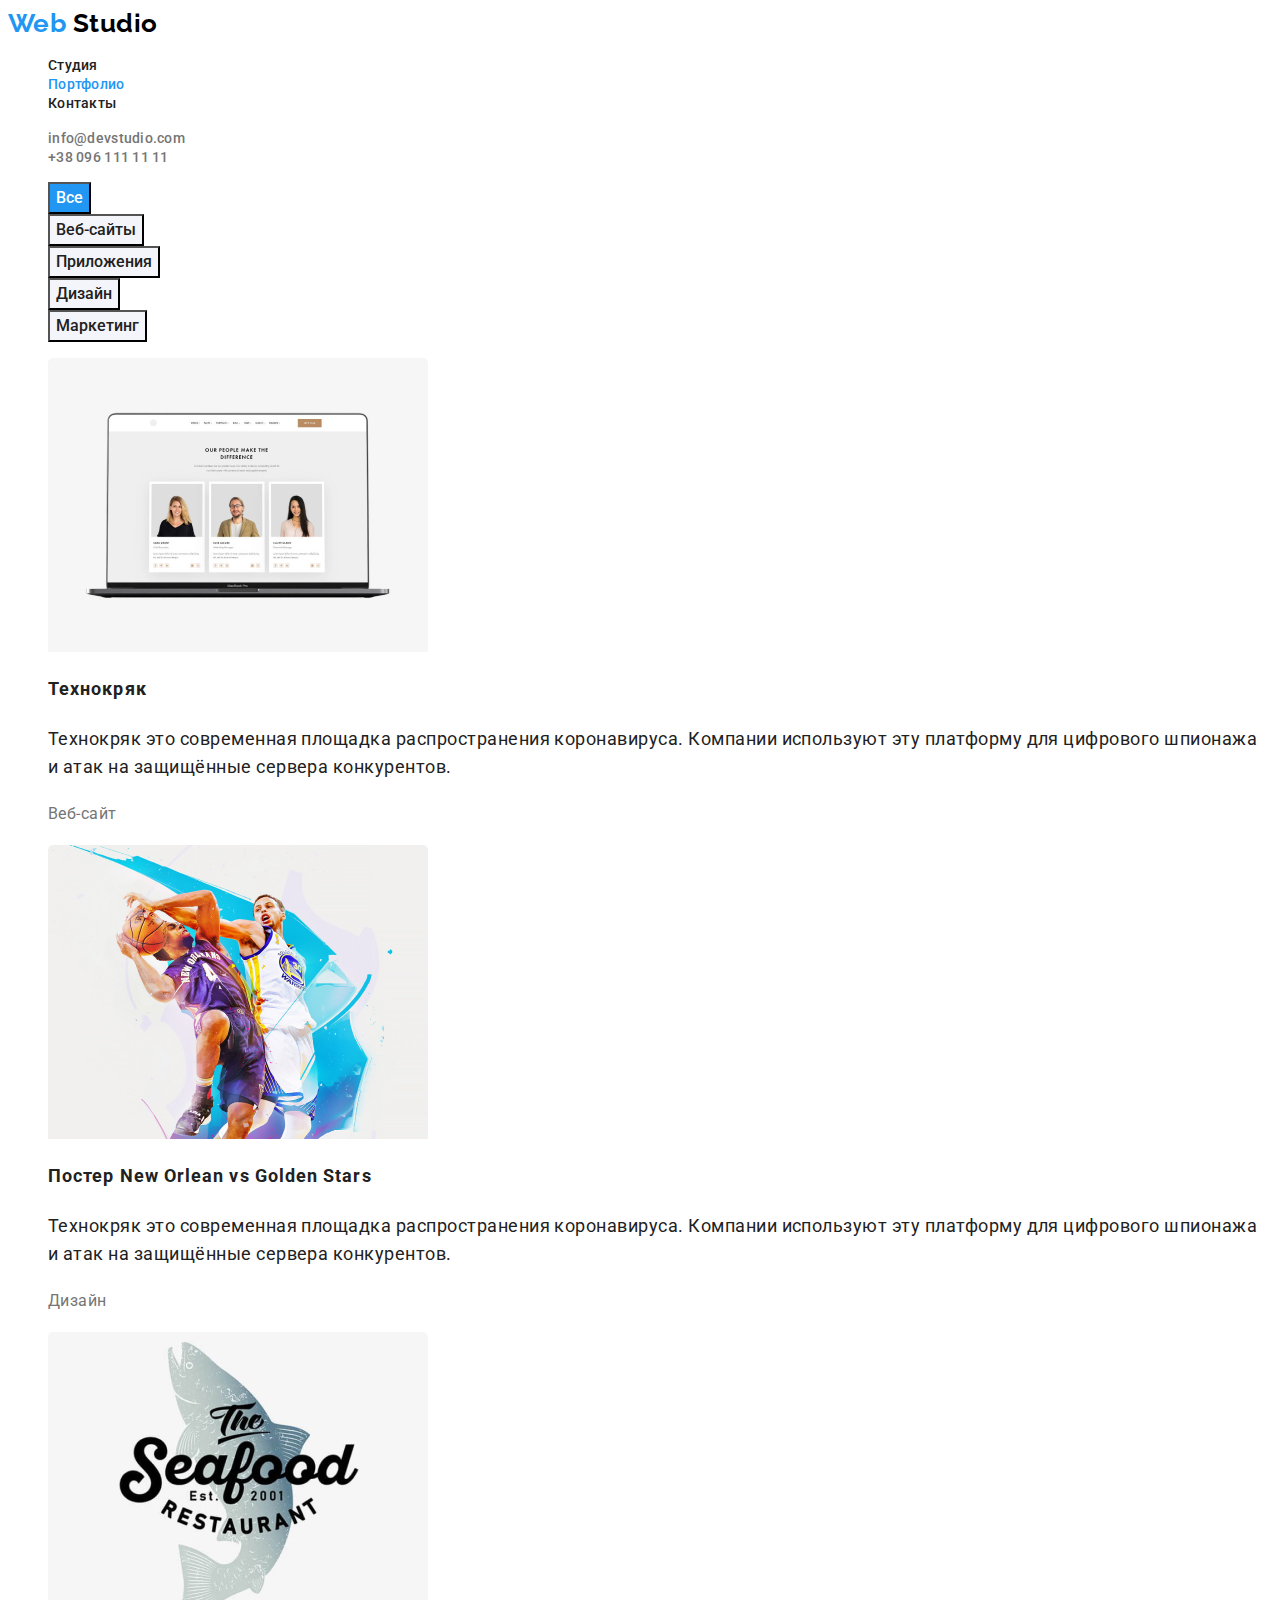
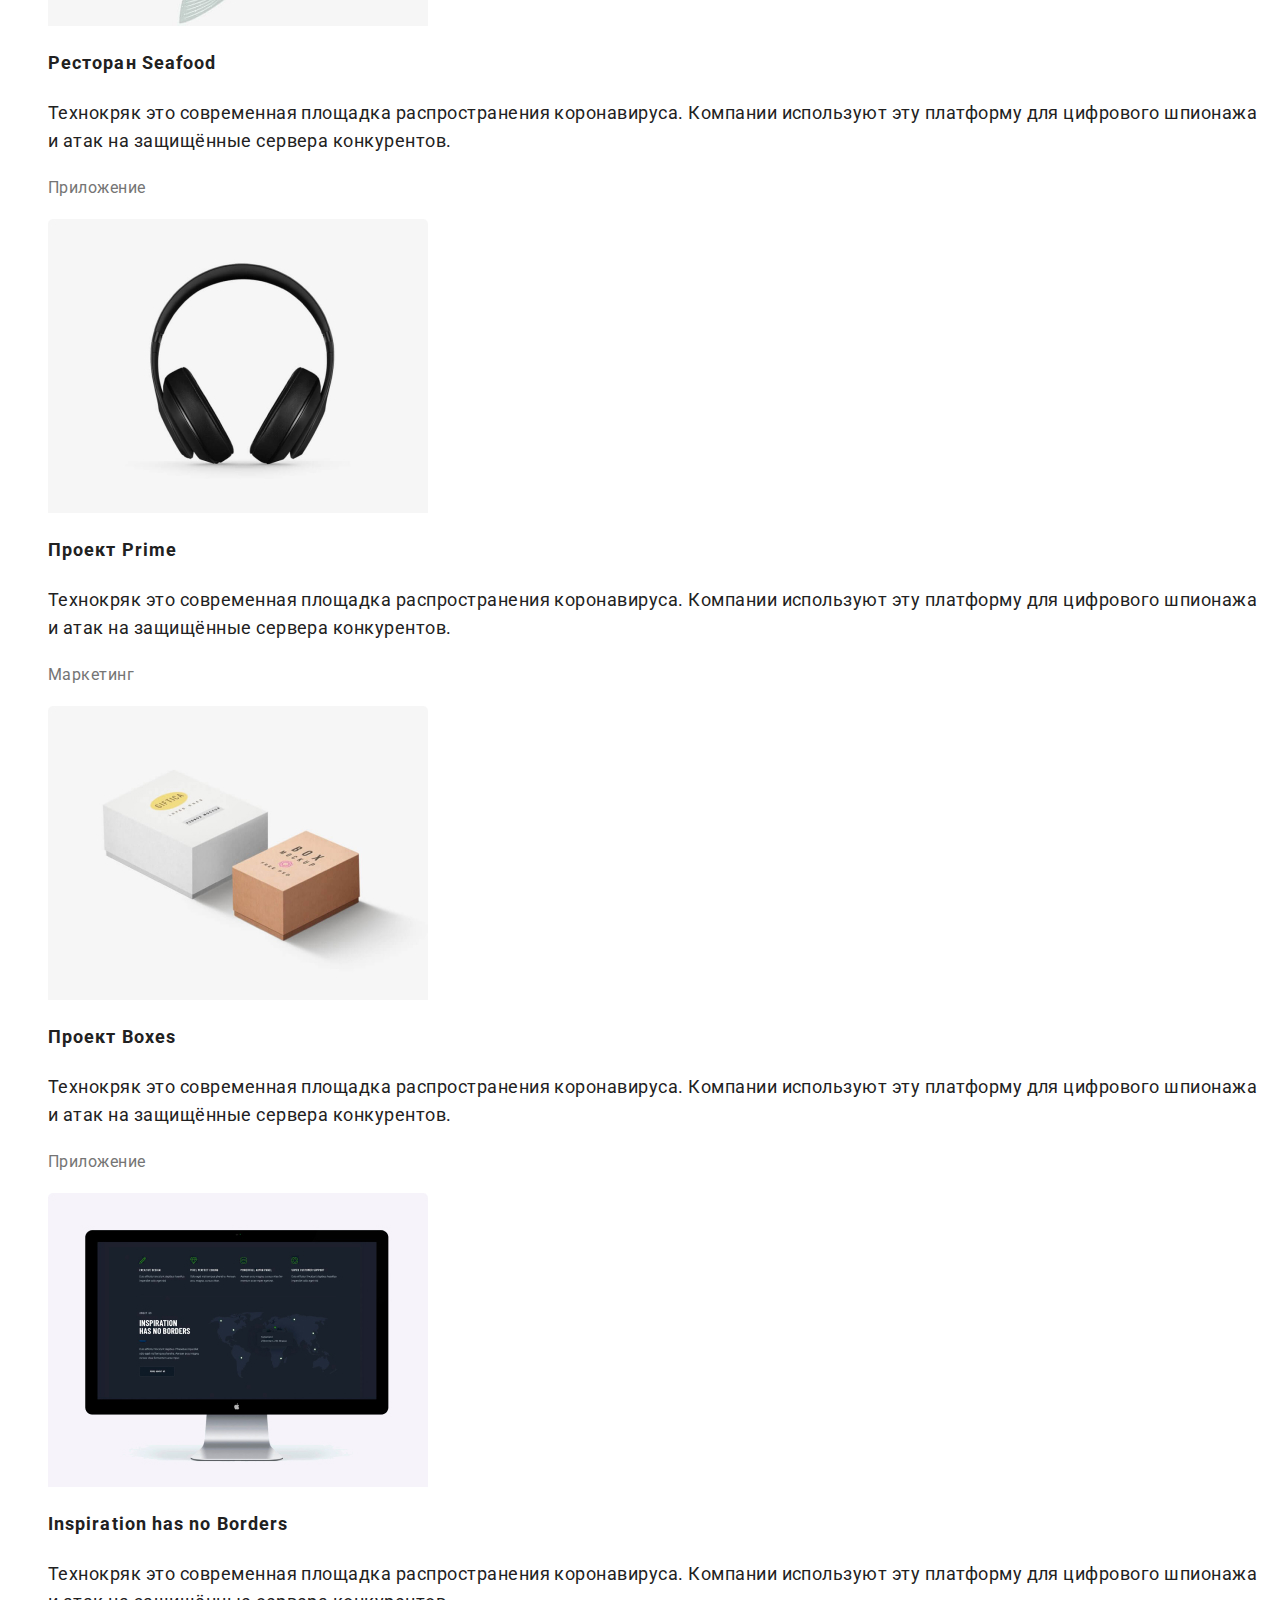
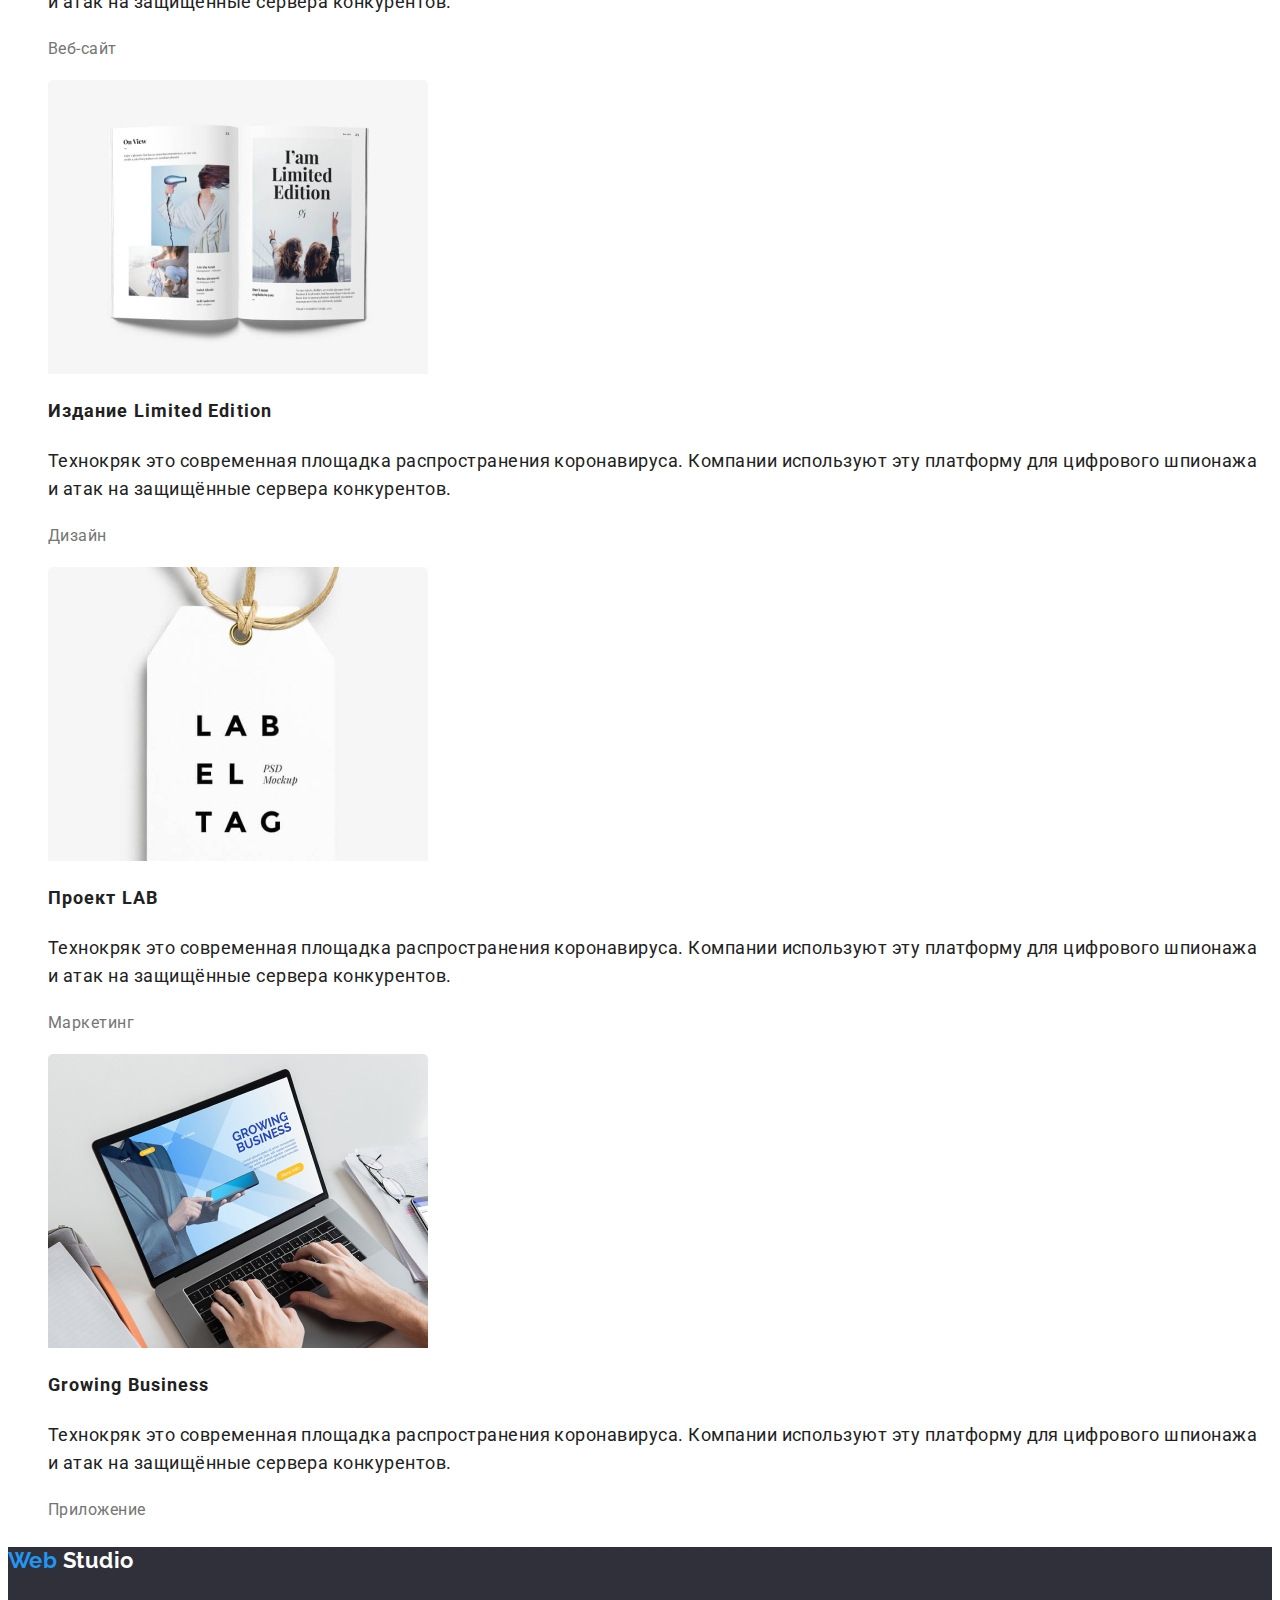
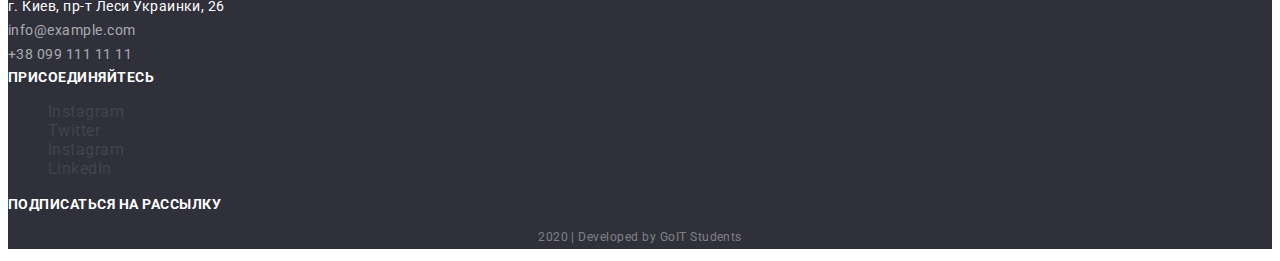
==== portfolio.html @ 4db5a307 "Clone from hw-02" ====
<!DOCTYPE html>
<html lang="ru">
  <head>
    <meta charset="UTF-8" />
    <meta name="viewport" content="width=device-width, initial-scale=1.0" />
    <title>Document-Портфолио</title>
    <link
      href="https://fonts.googleapis.com/css2?family=Raleway:wght@700&family=Roboto:wght@400;500;700;900&display=swap"
      rel="stylesheet"
    />
    <link rel="stylesheet" href="./css/common.css" />
    <link rel="stylesheet" href="./css/portfol.css" />
  </head>
  <body>
    <header>
      <nav>
        <a href="#" class="logo"><span class="web-logo">Web</span> Studio</a>
        <ul class="site-nav">
          <li><a href="./index.html" class="link">Студия</a></li>
          <li><a href="./portfolio.html" class="link current">Портфолио</a></li>
          <li><a href="#" class="link">Контакты</a></li>
        </ul>
      </nav>
      <ul class="auth-nav">
        <li><a href="mailto:info@devstudio.com" class="link">info@devstudio.com</a></li>
        <li><a href="tel:+38096111111" class="link">+38 096 111 11 11</a></li>
      </ul>
    </header>
    <main>
      <!-- Заголовок наши работы-->
      <section class="works">
        <ul>
          <li><button type="button" class="buttonselect active">Все</button></li>
          <li><button type="button" class="buttonselect">Веб-сайты</button></li>
          <li><button type="button" class="buttonselect">Приложения</button></li>
          <li><button type="button" class="buttonselect">Дизайн</button></li>
          <li><button type="button" class="buttonselect">Маркетинг</button></li>
        </ul>
        <ul>
          <li>
            <a href="#">
              <img src="./images/work1.jpg" alt="работы" width="380" height="294" />
              <h2 class="works-title">Технокряк</h2>
              <p class="works-declar">
                Технокряк это современная площадка распространения коронавируса. Компании используют
                эту платформу для цифрового шпионажа и атак на защищённые сервера конкурентов.
              </p>
              <p class="works-type">Веб-сайт</p>
            </a>
          </li>
          <li>
            <a href="#">
              <img src="./images/work2.jpg" alt="работы" width="380" height="294" />
              <h2 class="works-title">Постер New Orlean vs Golden Stars</h2>
              <p class="works-declar">
                Технокряк это современная площадка распространения коронавируса. Компании используют
                эту платформу для цифрового шпионажа и атак на защищённые сервера конкурентов.
              </p>
              <p class="works-type">Дизайн</p>
            </a>
          </li>
          <li>
            <a href="#">
              <img src="./images/work3.jpg" alt="работы" width="380" height="294" />
              <h2 class="works-title">Ресторан Seafood</h2>
              <p class="works-declar">
                Технокряк это современная площадка распространения коронавируса. Компании используют
                эту платформу для цифрового шпионажа и атак на защищённые сервера конкурентов.
              </p>
              <p class="works-type">Приложение</p>
            </a>
          </li>
          <li>
            <a href="#">
              <img src="./images/work4.jpg" alt="работы" width="380" height="294" />
              <h2 class="works-title">Проект Prime</h2>
              <p class="works-declar">
                Технокряк это современная площадка распространения коронавируса. Компании используют
                эту платформу для цифрового шпионажа и атак на защищённые сервера конкурентов.
              </p>
              <p class="works-type">Маркетинг</p>
            </a>
          </li>
          <li>
            <a href="#">
              <img src="./images/work5.jpg" alt="работы" width="380" height="294" />
              <h2 class="works-title">Проект Boxes</h2>
              <p class="works-declar">
                Технокряк это современная площадка распространения коронавируса. Компании используют
                эту платформу для цифрового шпионажа и атак на защищённые сервера конкурентов.
              </p>
              <p class="works-type">Приложение</p>
            </a>
          </li>
          <li>
            <a href="#">
              <img src="./images/work6.jpg" alt="работы" width="380" height="294" />
              <h2 class="works-title">Inspiration has no Borders</h2>
              <p class="works-declar">
                Технокряк это современная площадка распространения коронавируса. Компании используют
                эту платформу для цифрового шпионажа и атак на защищённые сервера конкурентов.
              </p>
              <p class="works-type">Веб-сайт</p>
            </a>
          </li>
          <li>
            <a href="#">
              <img src="./images/work7.jpg" alt="работы" width="380" height="294" />
              <h2 class="works-title">Издание Limited Edition</h2>
              <p class="works-declar">
                Технокряк это современная площадка распространения коронавируса. Компании используют
                эту платформу для цифрового шпионажа и атак на защищённые сервера конкурентов.
              </p>
              <p class="works-type">Дизайн</p>
            </a>
          </li>
          <li>
            <a href="#">
              <img src="./images/work8.jpg" alt="работы" width="380" height="294" />
              <h2 class="works-title">Проект LAB</h2>
              <p class="works-declar">
                Технокряк это современная площадка распространения коронавируса. Компании используют
                эту платформу для цифрового шпионажа и атак на защищённые сервера конкурентов.
              </p>
              <p class="works-type">Маркетинг</p>
            </a>
          </li>
          <li>
            <a href="#">
              <img src="./images/work9.jpg" alt="работы" width="380" height="294" />
              <h2 class="works-title">Growing Business</h2>
              <p class="works-declar">
                Технокряк это современная площадка распространения коронавируса. Компании используют
                эту платформу для цифрового шпионажа и атак на защищённые сервера конкурентов.
              </p>
              <p class="works-type">Приложение</p>
            </a>
          </li>
        </ul>
      </section>
    </main>
    <footer class="underside">
      <div>
        <p class="logo"><span class="web-logo">Web</span> Studio</p>
        <address>
          г. Киев, пр-т Леси Украинки, 26 <br />
          <span class="mailtel">
            info@example.com <br />
            +38 099 111 11 11
          </span>
        </address>
      </div>
      <div>
        <b class="title">ПРИСОЕДИНЯЙТЕСЬ</b>
        <ul>
          <li><a href="#" class="link" aria-label="Ссылка на Instagram">Instagram</a></li>
          <li><a href="#" class="link" aria-label="Ссылка на Twitter">Twitter</a></li>
          <li><a href="#" class="link" aria-label="Ссылка на Instagram">Instagram</a></li>
          <li><a href="#" class="link" aria-label="Ссылка на LinkedIn">LinkedIn</a></li>
        </ul>
      </div>
      <div><b class="title">ПОДПИСАТЬСЯ НА РАССЫЛКУ</b></div>
      <p class="copyright">2020 | Developed by GoIT Students</p>
    </footer>
  </body>
</html>
---- css/common.css ----
/*цвет  основного текста #757575 */
/* цвет вторичного текста #212121 */
/*цвет акцента #2196F3 */

:root {
  --primary-text-color: #757575;
  --second-text-color: #212121;
  --accent-color: #2196f3;
}

body {
  background-color: #ffffff;
  color: var(--primary-text-color);

  font-family: Roboto, sans-serif;
  letter-spacing: 0.03em;
}
li {
  list-style: none;
}
a {
  text-decoration: none;
}
/* Logo */
.logo {
  color: #000000;
  font-family: Raleway, sans-serif;
  font-weight: 700;
  font-size: 26px;
  line-height: 1.2;
}
.web-logo {
  color: var(--accent-color);
}
/* Navigation */
.site-nav .link {
  color: var(--second-text-color);
  font-weight: 500;
  font-size: 14px;
  line-height: 1.14;
  letter-spacing: 0.02em;
}
.site-nav .link:hover,
.site-nav .link:focus {
  color: var(--accent-color);
}
.site-nav .link.current {
  color: var(--accent-color);
}

/* Authentific*/
.auth-nav .link {
  color: var(--primary-text-color);
  font-weight: 500;
  font-size: 14px;
  line-height: 1.14;
  letter-spacing: 0.02em;
}
.auth-nav .link:hover,
.auth-nav .link:focus {
  color: var(--accent-color);
}

/* footer address */
.underside {
  background-color: #2f303a;
  color: #ffffff;
}
/* Logo */
.underside .logo {
  font-size: 22px;
  color: #ffffff;
}
.underside address {
  font-style: normal;
  font-weight: 400;
  font-size: 14px;
  line-height: 1.7;
}
.underside .link {
  color: rgba(255, 255, 255, 0.1);
}
.underside .link:hover,
.underside .link:focus {
  color: var(--accent-color);
}
.underside .mailtel {
  color: rgba(255, 255, 255, 0.6);
}
.underside .title {
  font-style: normal;
  font-weight: 700;
  font-size: 14px;
  line-height: 1.14;
  text-transform: uppercase;
}
.underside .copyright {
  color: rgba(255, 255, 255, 0.4);
  font-weight: 400;
  font-size: 12px;
  line-height: 2;
  text-align: center;
}
/* button */
.button {
  color: #ffffff;
  background-color: var(--accent-color);
  font-weight: 700;
  font-size: 16px;
  line-height: 1.87;
  letter-spacing: 0.06em;
}
---- css/portfol.css ----
/* Button filter */
button {
  font-family: inherit;
  font-weight: 500;
  font-size: 16px;
  line-height: 1.62;
  text-align: center;
}
.buttonselect {
  color: var(--second-text-color);
  background-color: #f4f5fa;
}
.buttonselect.active,
.buttonselect:hover {
  color: #ffffff;
  background-color: var(--accent-color);
}
/* Our works */
.works-title {
  color: var(--second-text-color);
  font-weight: 700;
  font-size: 18px;
  line-height: 2;
  letter-spacing: 0.06em;
}
.works-declar {
  color: var(--second-text-color);
  font-weight: 400;
  font-size: 18px;
  line-height: 1.56;
}
.works-type {
  color: var(--primary-text-color);
  font-weight: 400;
  font-size: 16px;
  line-height: 1.87;
}
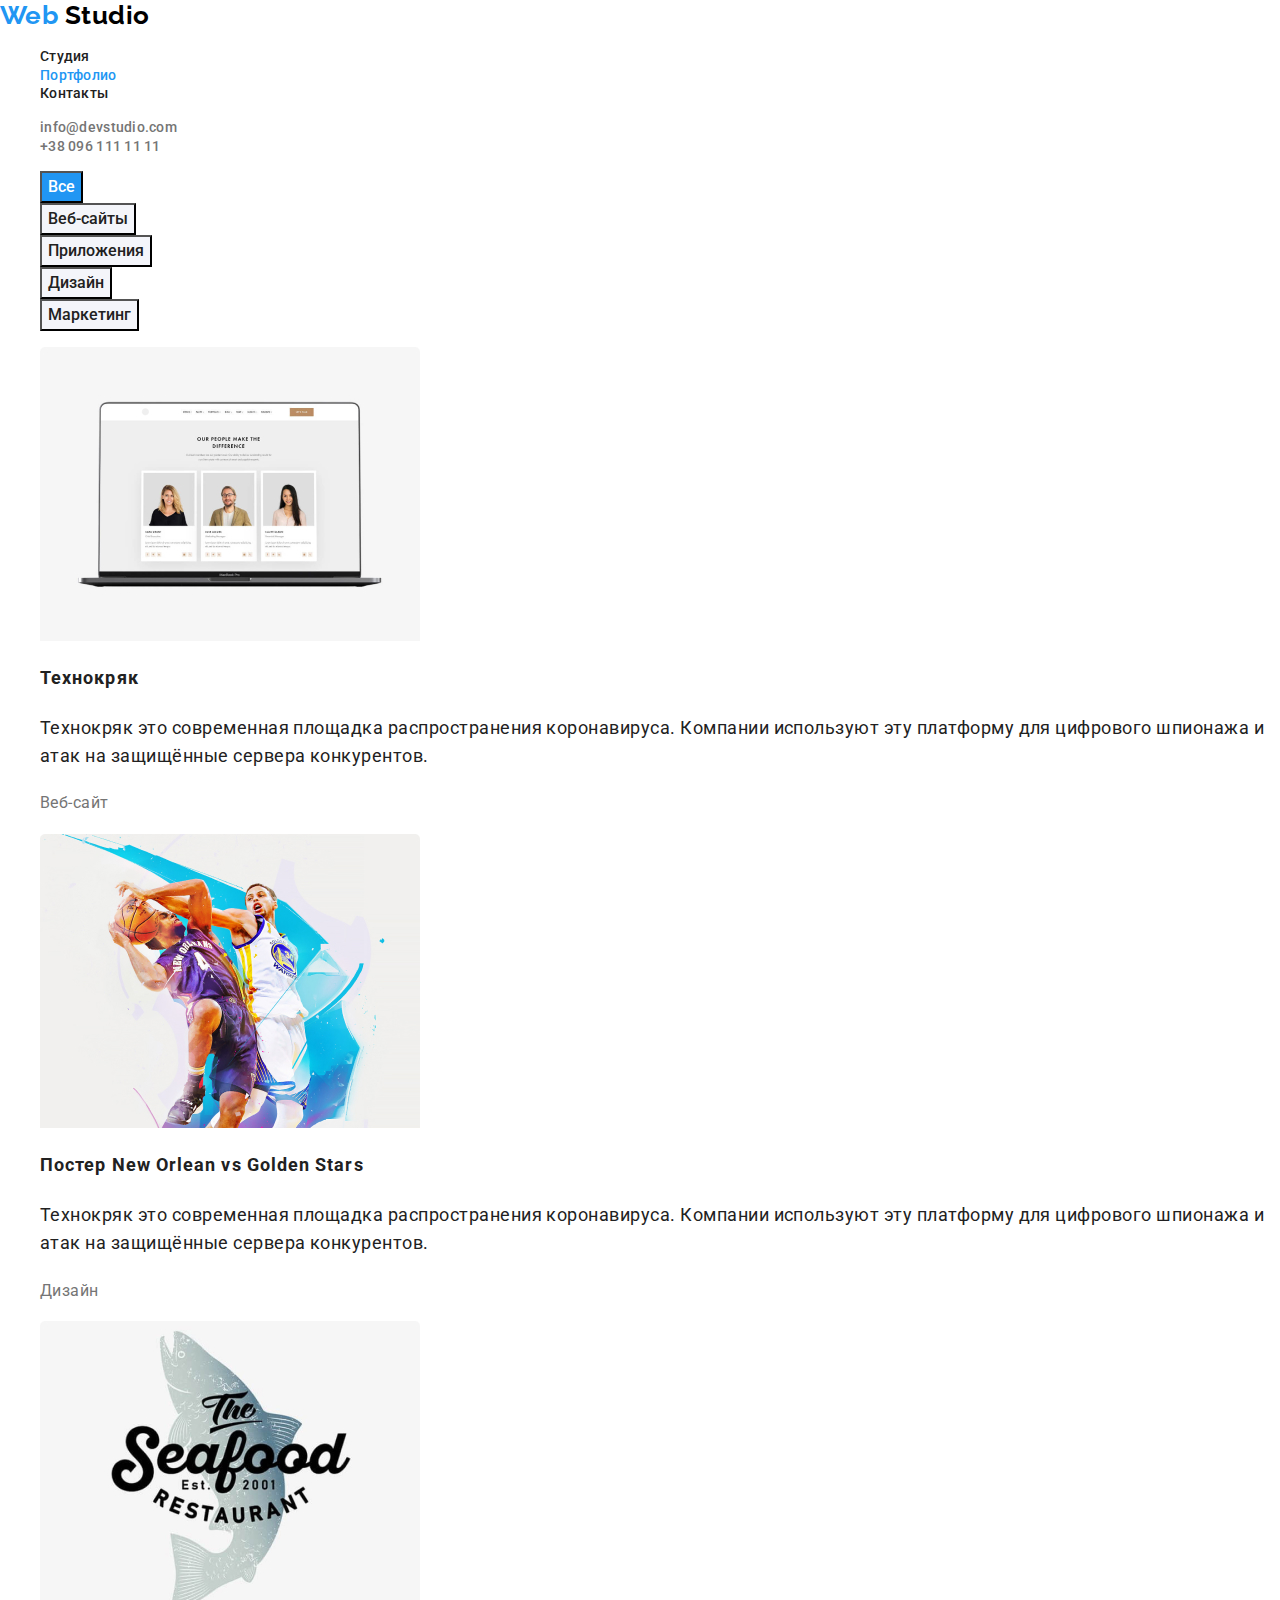
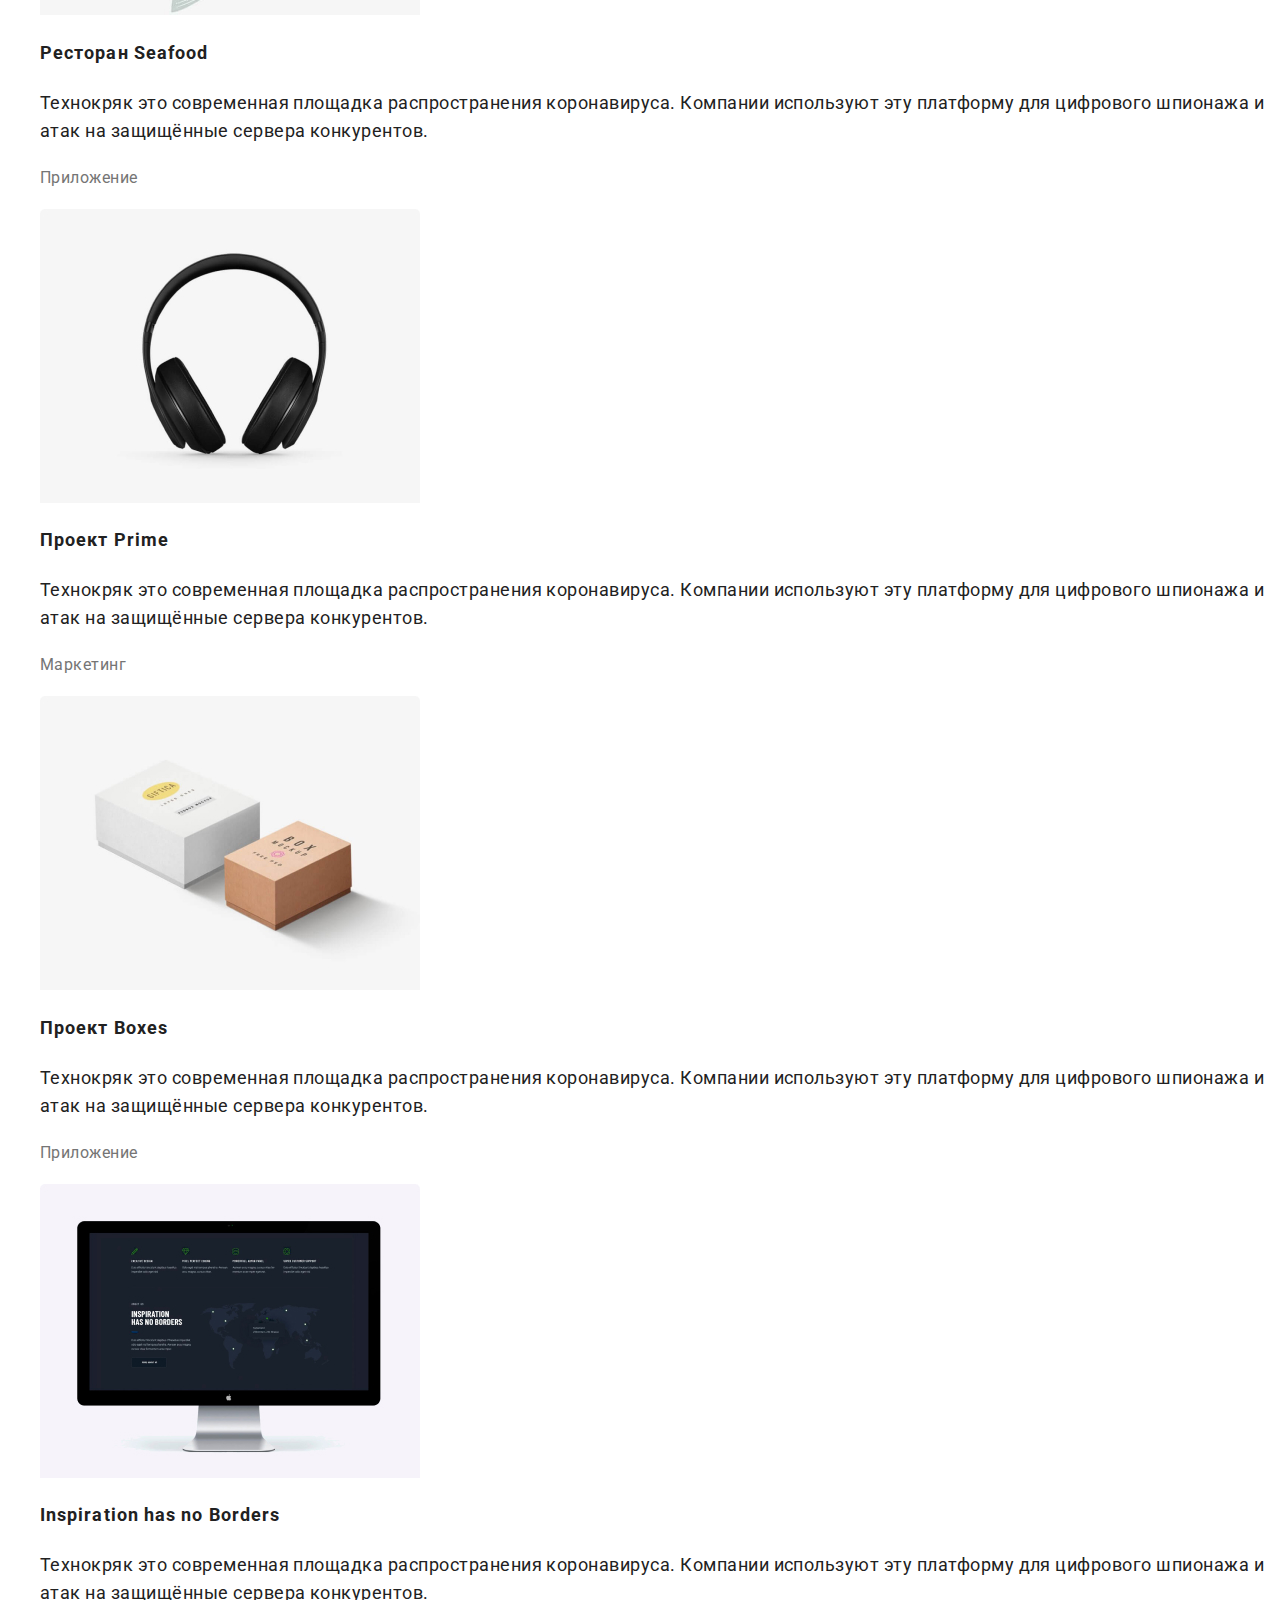
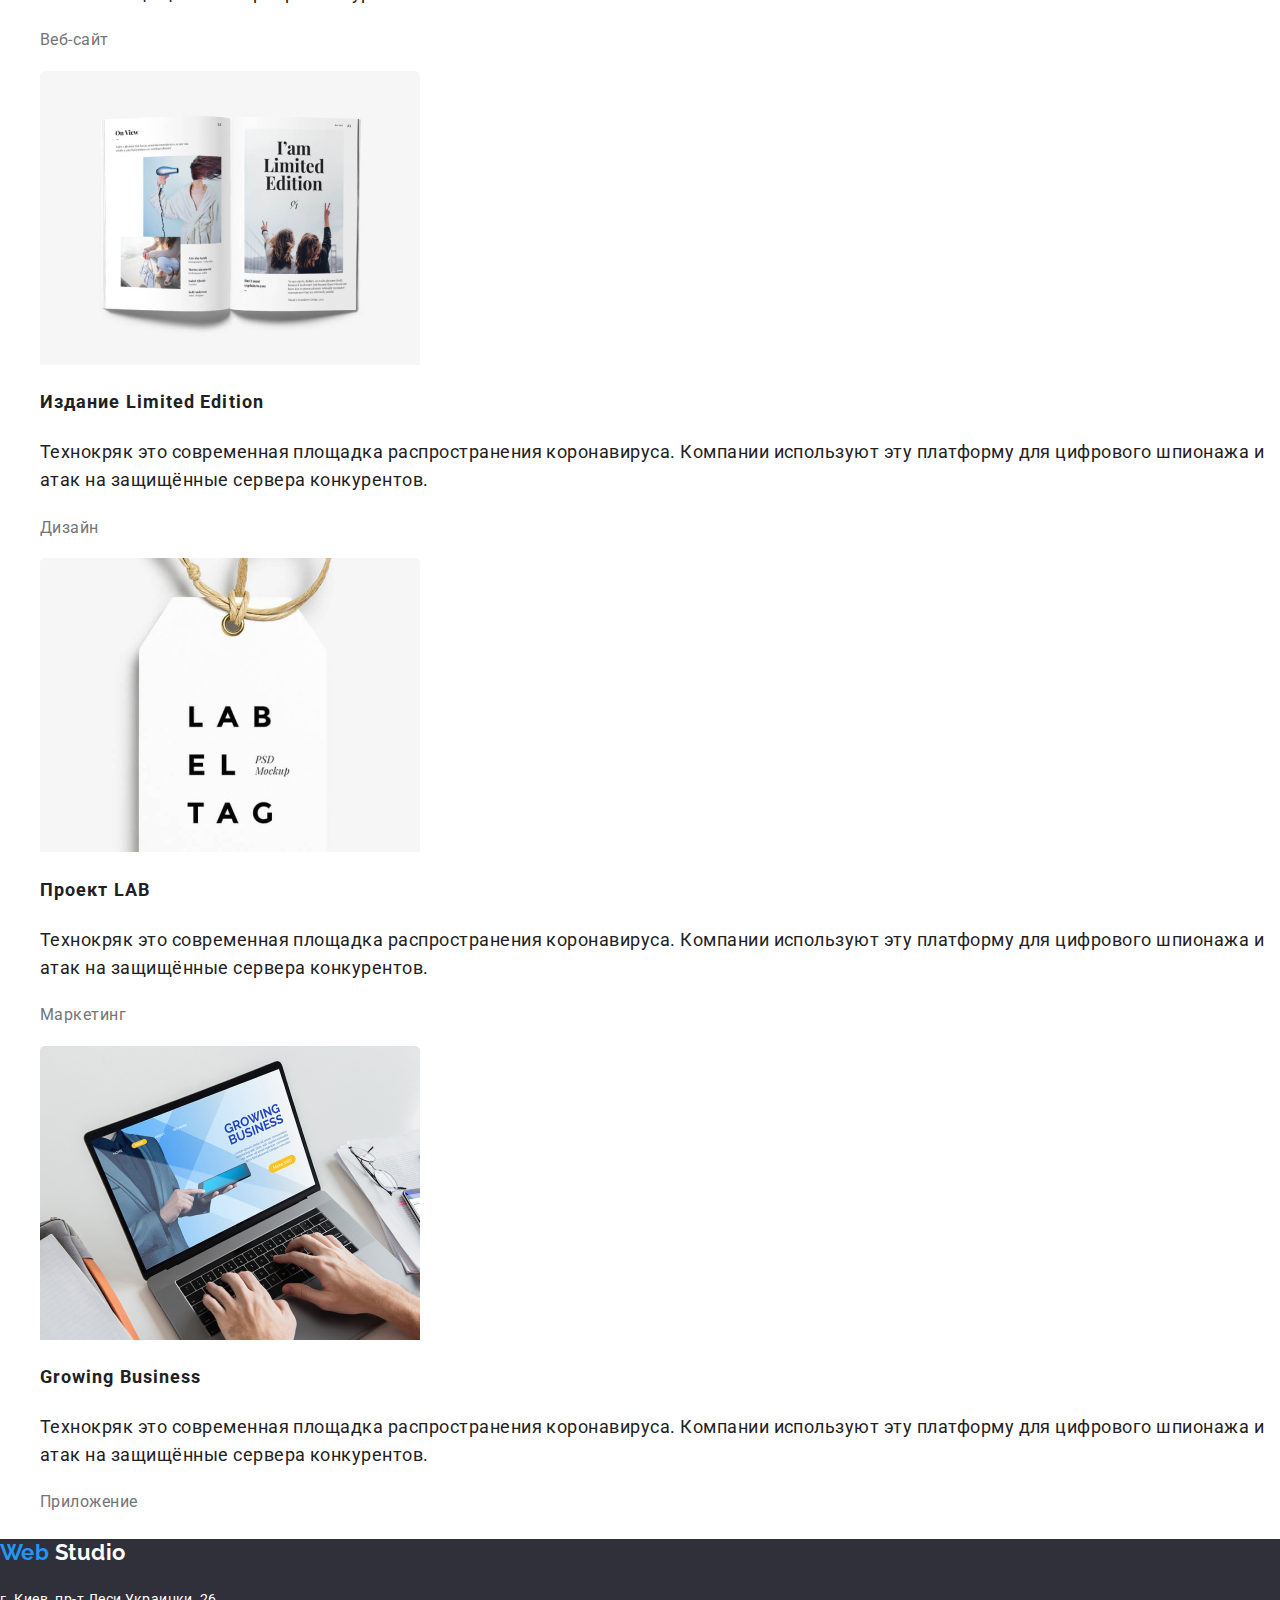
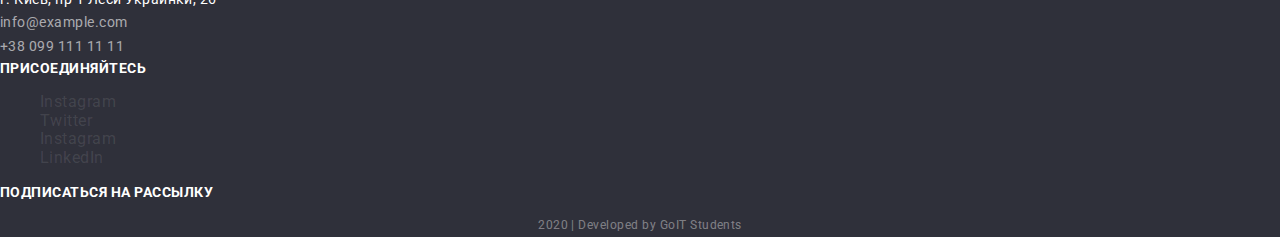
==== commit 02abe986: "Добавил Normalizer" ====
--- a/portfolio.html
+++ b/portfolio.html
@@ -8,6 +8,7 @@
       href="https://fonts.googleapis.com/css2?family=Raleway:wght@700&family=Roboto:wght@400;500;700;900&display=swap"
       rel="stylesheet"
     />
+    <link rel="stylesheet" href="https://cdnjs.cloudflare.com/ajax/libs/modern-normalize/0.6.0/modern-normalize.min.css">
     <link rel="stylesheet" href="./css/common.css" />
     <link rel="stylesheet" href="./css/portfol.css" />
   </head>
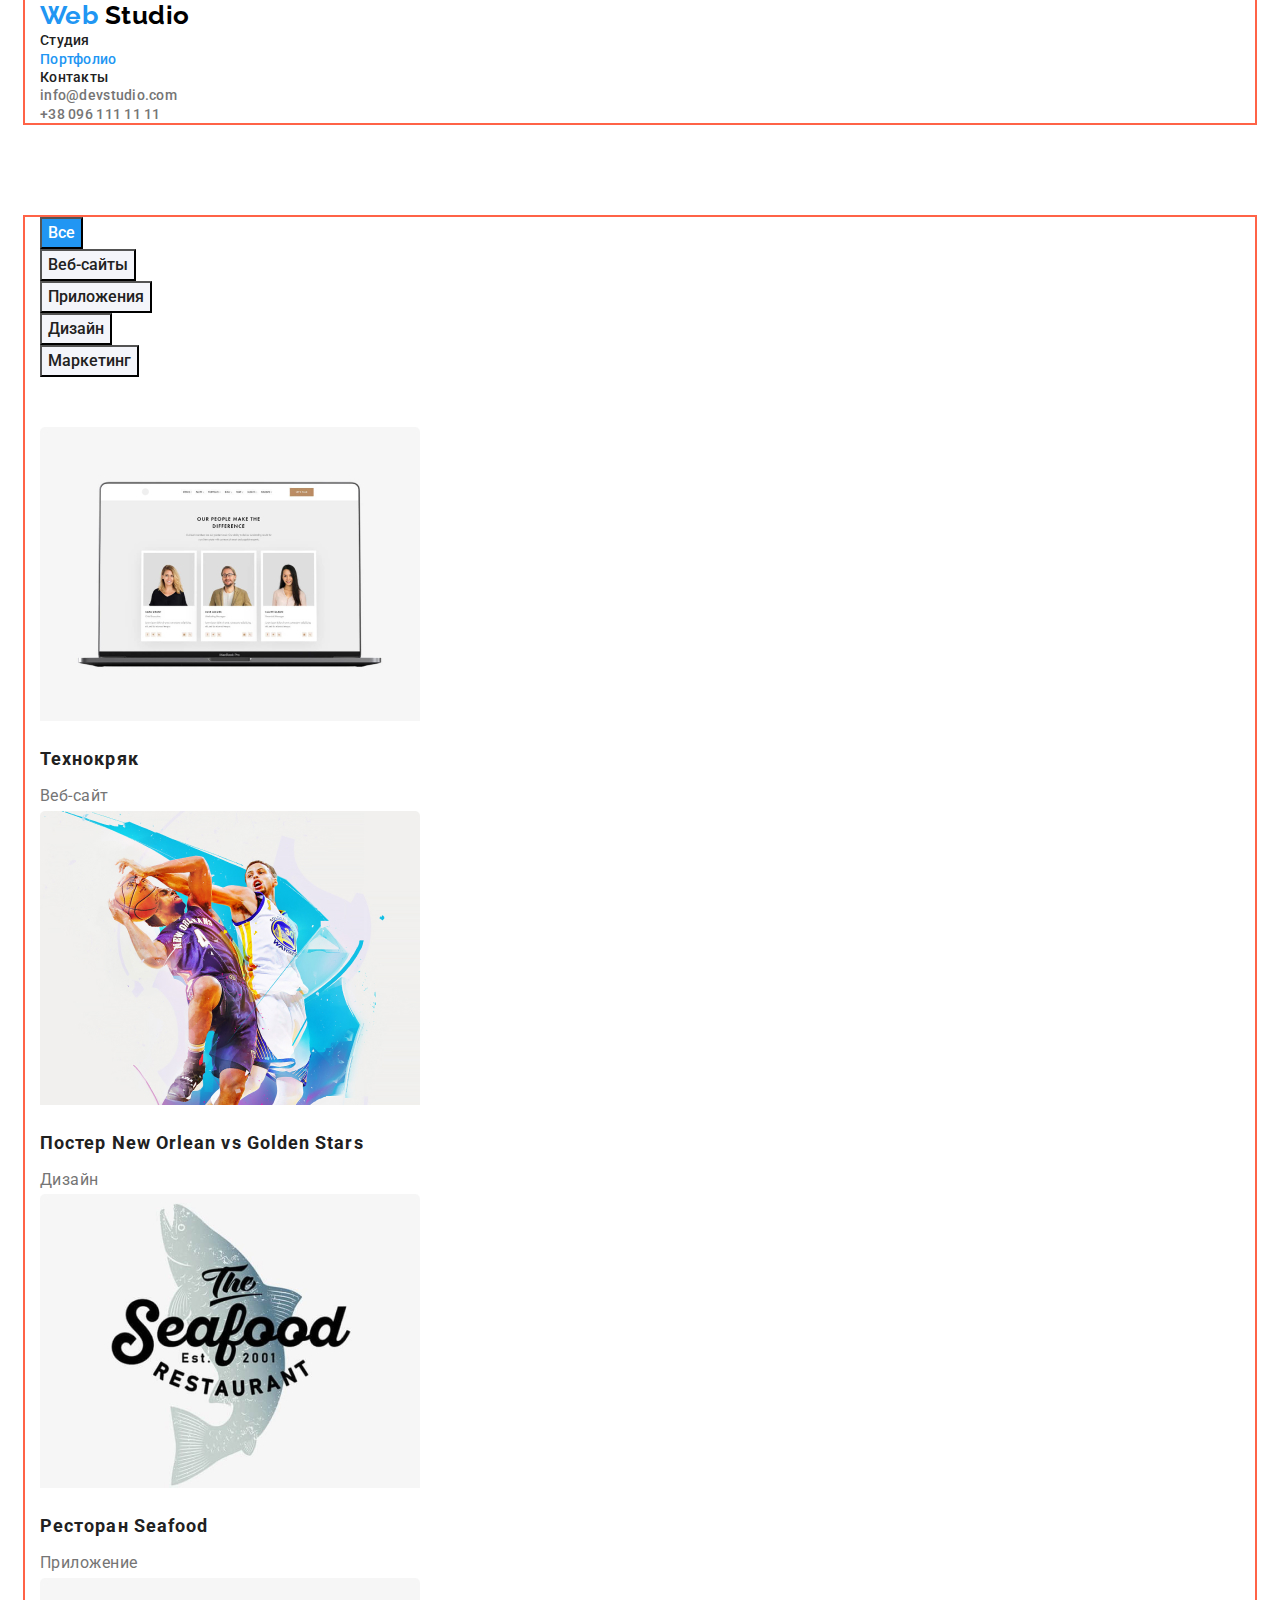
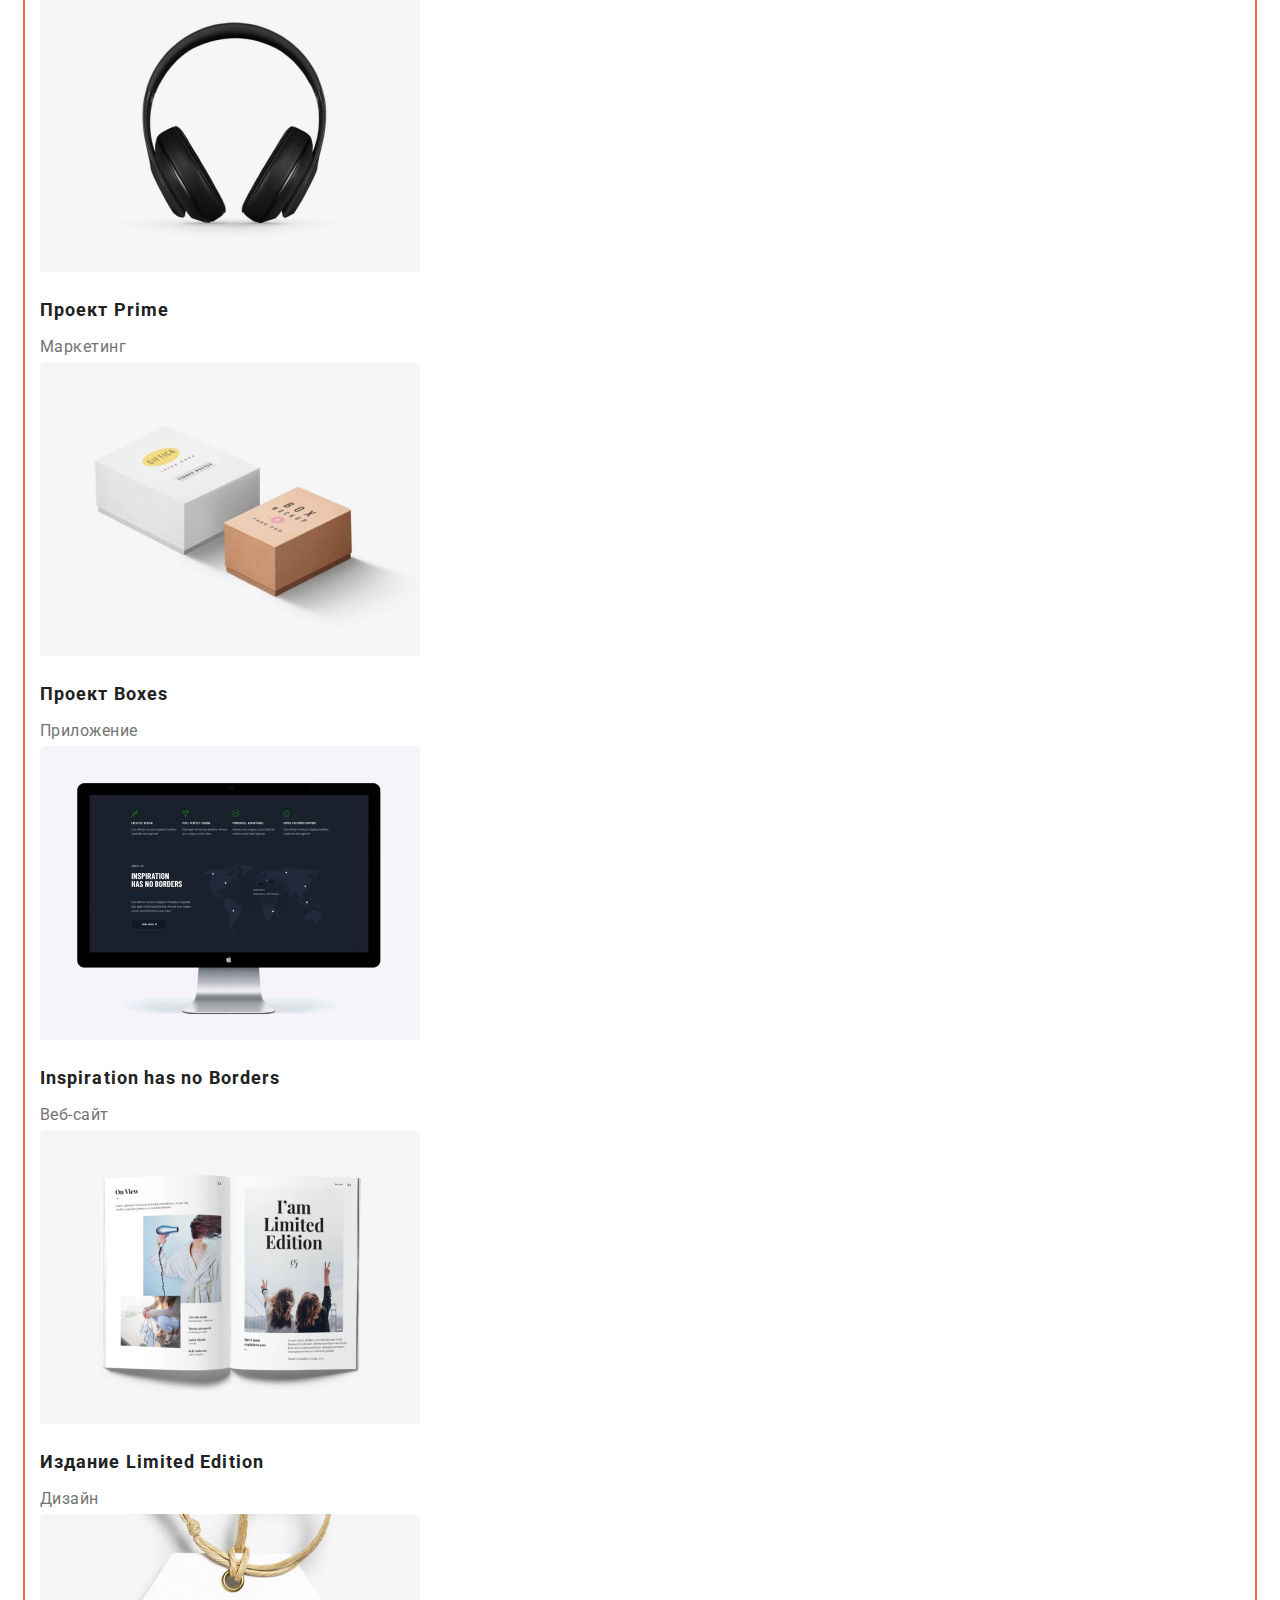
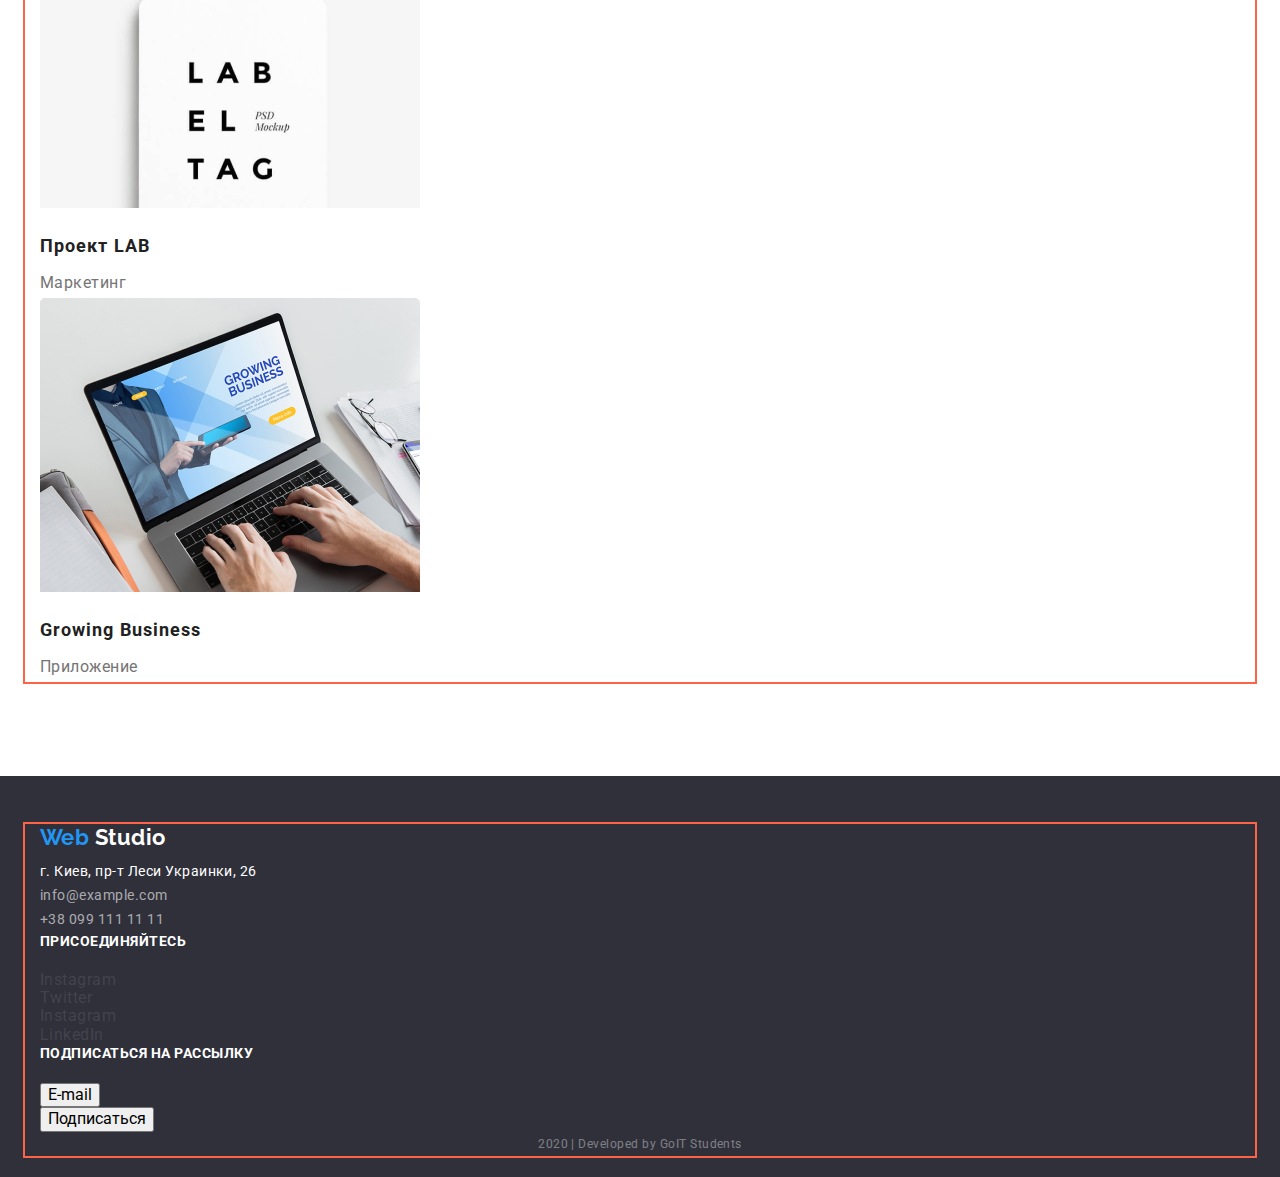
==== commit 63693656: "Доработка 5 лекции" ====
--- a/portfolio.html
+++ b/portfolio.html
@@ -8,160 +8,238 @@
       href="https://fonts.googleapis.com/css2?family=Raleway:wght@700&family=Roboto:wght@400;500;700;900&display=swap"
       rel="stylesheet"
     />
-    <link rel="stylesheet" href="https://cdnjs.cloudflare.com/ajax/libs/modern-normalize/0.6.0/modern-normalize.min.css">
+    <link
+      rel="stylesheet"
+      href="https://cdnjs.cloudflare.com/ajax/libs/modern-normalize/0.6.0/modern-normalize.min.css"
+    />
     <link rel="stylesheet" href="./css/common.css" />
     <link rel="stylesheet" href="./css/portfol.css" />
   </head>
   <body>
     <header>
-      <nav>
-        <a href="#" class="logo"><span class="web-logo">Web</span> Studio</a>
-        <ul class="site-nav">
-          <li><a href="./index.html" class="link">Студия</a></li>
-          <li><a href="./portfolio.html" class="link current">Портфолио</a></li>
-          <li><a href="#" class="link">Контакты</a></li>
+      <div class="container">
+        <nav>
+          <a href="#" class="logo"><span class="web-logo">Web</span> Studio</a>
+          <ul class="site-nav">
+            <li><a href="./index.html" class="link">Студия</a></li>
+            <li><a href="./portfolio.html" class="link current">Портфолио</a></li>
+            <li><a href="#" class="link">Контакты</a></li>
+          </ul>
+        </nav>
+        <ul class="auth-nav">
+          <li><a href="mailto:info@devstudio.com" class="link">info@devstudio.com</a></li>
+          <li><a href="tel:+38096111111" class="link">+38 096 111 11 11</a></li>
         </ul>
-      </nav>
-      <ul class="auth-nav">
-        <li><a href="mailto:info@devstudio.com" class="link">info@devstudio.com</a></li>
-        <li><a href="tel:+38096111111" class="link">+38 096 111 11 11</a></li>
-      </ul>
+      </div>
     </header>
     <main>
       <!-- Заголовок наши работы-->
-      <section class="works">
-        <ul>
-          <li><button type="button" class="buttonselect active">Все</button></li>
-          <li><button type="button" class="buttonselect">Веб-сайты</button></li>
-          <li><button type="button" class="buttonselect">Приложения</button></li>
-          <li><button type="button" class="buttonselect">Дизайн</button></li>
-          <li><button type="button" class="buttonselect">Маркетинг</button></li>
-        </ul>
-        <ul>
-          <li>
-            <a href="#">
-              <img src="./images/work1.jpg" alt="работы" width="380" height="294" />
-              <h2 class="works-title">Технокряк</h2>
-              <p class="works-declar">
-                Технокряк это современная площадка распространения коронавируса. Компании используют
-                эту платформу для цифрового шпионажа и атак на защищённые сервера конкурентов.
-              </p>
-              <p class="works-type">Веб-сайт</p>
-            </a>
-          </li>
-          <li>
-            <a href="#">
-              <img src="./images/work2.jpg" alt="работы" width="380" height="294" />
-              <h2 class="works-title">Постер New Orlean vs Golden Stars</h2>
-              <p class="works-declar">
-                Технокряк это современная площадка распространения коронавируса. Компании используют
-                эту платформу для цифрового шпионажа и атак на защищённые сервера конкурентов.
-              </p>
-              <p class="works-type">Дизайн</p>
-            </a>
-          </li>
-          <li>
-            <a href="#">
-              <img src="./images/work3.jpg" alt="работы" width="380" height="294" />
-              <h2 class="works-title">Ресторан Seafood</h2>
-              <p class="works-declar">
-                Технокряк это современная площадка распространения коронавируса. Компании используют
-                эту платформу для цифрового шпионажа и атак на защищённые сервера конкурентов.
-              </p>
-              <p class="works-type">Приложение</p>
-            </a>
-          </li>
-          <li>
-            <a href="#">
-              <img src="./images/work4.jpg" alt="работы" width="380" height="294" />
-              <h2 class="works-title">Проект Prime</h2>
-              <p class="works-declar">
-                Технокряк это современная площадка распространения коронавируса. Компании используют
-                эту платформу для цифрового шпионажа и атак на защищённые сервера конкурентов.
-              </p>
-              <p class="works-type">Маркетинг</p>
-            </a>
-          </li>
-          <li>
-            <a href="#">
-              <img src="./images/work5.jpg" alt="работы" width="380" height="294" />
-              <h2 class="works-title">Проект Boxes</h2>
-              <p class="works-declar">
-                Технокряк это современная площадка распространения коронавируса. Компании используют
-                эту платформу для цифрового шпионажа и атак на защищённые сервера конкурентов.
-              </p>
-              <p class="works-type">Приложение</p>
-            </a>
-          </li>
-          <li>
-            <a href="#">
-              <img src="./images/work6.jpg" alt="работы" width="380" height="294" />
-              <h2 class="works-title">Inspiration has no Borders</h2>
-              <p class="works-declar">
-                Технокряк это современная площадка распространения коронавируса. Компании используют
-                эту платформу для цифрового шпионажа и атак на защищённые сервера конкурентов.
-              </p>
-              <p class="works-type">Веб-сайт</p>
-            </a>
-          </li>
-          <li>
-            <a href="#">
-              <img src="./images/work7.jpg" alt="работы" width="380" height="294" />
-              <h2 class="works-title">Издание Limited Edition</h2>
-              <p class="works-declar">
-                Технокряк это современная площадка распространения коронавируса. Компании используют
-                эту платформу для цифрового шпионажа и атак на защищённые сервера конкурентов.
-              </p>
-              <p class="works-type">Дизайн</p>
-            </a>
-          </li>
-          <li>
-            <a href="#">
-              <img src="./images/work8.jpg" alt="работы" width="380" height="294" />
-              <h2 class="works-title">Проект LAB</h2>
-              <p class="works-declar">
-                Технокряк это современная площадка распространения коронавируса. Компании используют
-                эту платформу для цифрового шпионажа и атак на защищённые сервера конкурентов.
-              </p>
-              <p class="works-type">Маркетинг</p>
-            </a>
-          </li>
-          <li>
-            <a href="#">
-              <img src="./images/work9.jpg" alt="работы" width="380" height="294" />
-              <h2 class="works-title">Growing Business</h2>
-              <p class="works-declar">
-                Технокряк это современная площадка распространения коронавируса. Компании используют
-                эту платформу для цифрового шпионажа и атак на защищённые сервера конкурентов.
-              </p>
-              <p class="works-type">Приложение</p>
-            </a>
-          </li>
-        </ul>
+      <section class="section works">
+        <div class="container">
+          <ul class="work-select">
+            <li><button type="button" class="buttonselect active">Все</button></li>
+            <li><button type="button" class="buttonselect">Веб-сайты</button></li>
+            <li><button type="button" class="buttonselect">Приложения</button></li>
+            <li><button type="button" class="buttonselect">Дизайн</button></li>
+            <li><button type="button" class="buttonselect">Маркетинг</button></li>
+          </ul>
+          <ul>
+            <li>
+              <a href="#">
+                <img
+                  src="./images/work1.jpg"
+                  class="works-image"
+                  alt="работы"
+                  width="380"
+                  height="294"
+                />
+                <h2 class="works-title">Технокряк</h2>
+                <p class="works-declar">
+                  Технокряк это современная площадка распространения коронавируса. Компании
+                  используют эту платформу для цифрового шпионажа и атак на защищённые сервера
+                  конкурентов.
+                </p>
+                <p class="works-type">Веб-сайт</p>
+              </a>
+            </li>
+            <li>
+              <a href="#">
+                <img
+                  src="./images/work2.jpg"
+                  class="works-image"
+                  alt="работы"
+                  width="380"
+                  height="294"
+                />
+                <h2 class="works-title">Постер New Orlean vs Golden Stars</h2>
+                <p class="works-declar">
+                  Технокряк это современная площадка распространения коронавируса. Компании
+                  используют эту платформу для цифрового шпионажа и атак на защищённые сервера
+                  конкурентов.
+                </p>
+                <p class="works-type">Дизайн</p>
+              </a>
+            </li>
+            <li>
+              <a href="#">
+                <img
+                  src="./images/work3.jpg"
+                  class="works-image"
+                  alt="работы"
+                  width="380"
+                  height="294"
+                />
+                <h2 class="works-title">Ресторан Seafood</h2>
+                <p class="works-declar">
+                  Технокряк это современная площадка распространения коронавируса. Компании
+                  используют эту платформу для цифрового шпионажа и атак на защищённые сервера
+                  конкурентов.
+                </p>
+                <p class="works-type">Приложение</p>
+              </a>
+            </li>
+            <li>
+              <a href="#">
+                <img
+                  src="./images/work4.jpg"
+                  class="works-image"
+                  alt="работы"
+                  width="380"
+                  height="294"
+                />
+                <h2 class="works-title">Проект Prime</h2>
+                <p class="works-declar">
+                  Технокряк это современная площадка распространения коронавируса. Компании
+                  используют эту платформу для цифрового шпионажа и атак на защищённые сервера
+                  конкурентов.
+                </p>
+                <p class="works-type">Маркетинг</p>
+              </a>
+            </li>
+            <li>
+              <a href="#">
+                <img
+                  src="./images/work5.jpg"
+                  class="works-image"
+                  alt="работы"
+                  width="380"
+                  height="294"
+                />
+                <h2 class="works-title">Проект Boxes</h2>
+                <p class="works-declar">
+                  Технокряк это современная площадка распространения коронавируса. Компании
+                  используют эту платформу для цифрового шпионажа и атак на защищённые сервера
+                  конкурентов.
+                </p>
+                <p class="works-type">Приложение</p>
+              </a>
+            </li>
+            <li>
+              <a href="#">
+                <img
+                  src="./images/work6.jpg"
+                  class="works-image"
+                  alt="работы"
+                  width="380"
+                  height="294"
+                />
+                <h2 class="works-title">Inspiration has no Borders</h2>
+                <p class="works-declar">
+                  Технокряк это современная площадка распространения коронавируса. Компании
+                  используют эту платформу для цифрового шпионажа и атак на защищённые сервера
+                  конкурентов.
+                </p>
+                <p class="works-type">Веб-сайт</p>
+              </a>
+            </li>
+            <li>
+              <a href="#">
+                <img
+                  src="./images/work7.jpg"
+                  class="works-image"
+                  alt="работы"
+                  width="380"
+                  height="294"
+                />
+                <h2 class="works-title">Издание Limited Edition</h2>
+                <p class="works-declar">
+                  Технокряк это современная площадка распространения коронавируса. Компании
+                  используют эту платформу для цифрового шпионажа и атак на защищённые сервера
+                  конкурентов.
+                </p>
+                <p class="works-type">Дизайн</p>
+              </a>
+            </li>
+            <li>
+              <a href="#">
+                <img
+                  src="./images/work8.jpg"
+                  class="works-image"
+                  alt="работы"
+                  width="380"
+                  height="294"
+                />
+                <h2 class="works-title">Проект LAB</h2>
+                <p class="works-declar">
+                  Технокряк это современная площадка распространения коронавируса. Компании
+                  используют эту платформу для цифрового шпионажа и атак на защищённые сервера
+                  конкурентов.
+                </p>
+                <p class="works-type">Маркетинг</p>
+              </a>
+            </li>
+            <li>
+              <a href="#">
+                <img
+                  src="./images/work9.jpg"
+                  class="works-image"
+                  alt="работы"
+                  width="380"
+                  height="294"
+                />
+                <h2 class="works-title">Growing Business</h2>
+                <p class="works-declar">
+                  Технокряк это современная площадка распространения коронавируса. Компании
+                  используют эту платформу для цифрового шпионажа и атак на защищённые сервера
+                  конкурентов.
+                </p>
+                <p class="works-type">Приложение</p>
+              </a>
+            </li>
+          </ul>
+        </div>
       </section>
     </main>
     <footer class="underside">
-      <div>
-        <p class="logo"><span class="web-logo">Web</span> Studio</p>
-        <address>
-          г. Киев, пр-т Леси Украинки, 26 <br />
-          <span class="mailtel">
-            info@example.com <br />
-            +38 099 111 11 11
-          </span>
-        </address>
+      <div class="container">
+        <div>
+          <p class="logo"><span class="web-logo">Web</span> Studio</p>
+          <address>
+            <span class="location">г. Киев, пр-т Леси Украинки, 26</span> <br />
+            <span class="mailtel">
+              <span class="tel">info@example.com</span> <br />
+              +38 099 111 11 11
+            </span>
+          </address>
+        </div>
+        <div>
+          <b class="title">ПРИСОЕДИНЯЙТЕСЬ</b>
+          <ul>
+            <li><a href="#" class="link" aria-label="Ссылка на Instagram">Instagram</a></li>
+            <li><a href="#" class="link" aria-label="Ссылка на Twitter">Twitter</a></li>
+            <li><a href="#" class="link" aria-label="Ссылка на Instagram">Instagram</a></li>
+            <li><a href="#" class="link" aria-label="Ссылка на LinkedIn">LinkedIn</a></li>
+          </ul>
+        </div>
+        <div>
+          <b class="title">ПОДПИСАТЬСЯ НА РАССЫЛКУ</b>
+          <ul>
+            <li><button type="button" class="sign">E-mail</button></li>
+            <li><button type="button" class="sign">Подписаться</button></li>
+          </ul>
+        </div>
+        <p class="copyright">2020 | Developed by GoIT Students</p>
       </div>
-      <div>
-        <b class="title">ПРИСОЕДИНЯЙТЕСЬ</b>
-        <ul>
-          <li><a href="#" class="link" aria-label="Ссылка на Instagram">Instagram</a></li>
-          <li><a href="#" class="link" aria-label="Ссылка на Twitter">Twitter</a></li>
-          <li><a href="#" class="link" aria-label="Ссылка на Instagram">Instagram</a></li>
-          <li><a href="#" class="link" aria-label="Ссылка на LinkedIn">LinkedIn</a></li>
-        </ul>
-      </div>
-      <div><b class="title">ПОДПИСАТЬСЯ НА РАССЫЛКУ</b></div>
-      <p class="copyright">2020 | Developed by GoIT Students</p>
     </footer>
   </body>
 </html>
--- a/css/common.css
+++ b/css/common.css
@@ -15,12 +15,24 @@
   font-family: Roboto, sans-serif;
   letter-spacing: 0.03em;
 }
-li {
+ul {
   list-style: none;
+  margin: 0;
+  padding: 0;
 }
 a {
   text-decoration: none;
 }
+/* Container */
+.container {
+  width: 1230px;
+  padding-left: 15px;
+  padding-right: 15px;
+
+  margin: 0 auto;
+  outline: 2px solid tomato;
+}
+
 /* Logo */
 .logo {
   color: #000000;
@@ -60,14 +72,24 @@
 .auth-nav .link:focus {
   color: var(--accent-color);
 }
+/* Section */
+.section {
+  padding-top: 94px;
+  padding-bottom: 94px;
+}
 
 /* footer address */
 .underside {
+  padding-top: 48px;
+  padding-bottom: 21px;
+
   background-color: #2f303a;
   color: #ffffff;
 }
 /* Logo */
 .underside .logo {
+  margin-top: 0;
+  margin-bottom: 10px;
   font-size: 22px;
   color: #ffffff;
 }
@@ -84,29 +106,39 @@
 .underside .link:focus {
   color: var(--accent-color);
 }
+.underside .location {
+  margin-bottom: 9px;
+}
+.underside .tel {
+  margin-bottom: 9px;
+}
 .underside .mailtel {
   color: rgba(255, 255, 255, 0.6);
 }
 .underside .title {
+  display: inline-block;
+  margin-bottom: 21px;
   font-style: normal;
   font-weight: 700;
   font-size: 14px;
   line-height: 1.14;
   text-transform: uppercase;
 }
+.underside .sing {
+  font-family: inherit;
+  font-weight: 400;
+  font-size: 16px;
+  line-height: 1.87;
+  align-items: center;
+  color: rgba(255, 255, 255, 0.6);
+}
 .underside .copyright {
+  margin-top: 0;
+  margin-bottom: 0;
+
   color: rgba(255, 255, 255, 0.4);
   font-weight: 400;
   font-size: 12px;
   line-height: 2;
   text-align: center;
 }
-/* button */
-.button {
-  color: #ffffff;
-  background-color: var(--accent-color);
-  font-weight: 700;
-  font-size: 16px;
-  line-height: 1.87;
-  letter-spacing: 0.06em;
-}
--- a/css/portfol.css
+++ b/css/portfol.css
@@ -1,12 +1,14 @@
 /* Button filter */
-button {
+.work-select {
+  margin-bottom: 50px;
+}
+.buttonselect {
   font-family: inherit;
   font-weight: 500;
   font-size: 16px;
   line-height: 1.62;
   text-align: center;
-}
-.buttonselect {
+
   color: var(--second-text-color);
   background-color: #f4f5fa;
 }
@@ -16,7 +18,14 @@
   background-color: var(--accent-color);
 }
 /* Our works */
+.works-image {
+  display: block;
+  margin-top: 0;
+  margin-bottom: 20px;
+}
 .works-title {
+  margin-top: 0;
+  margin-bottom: 4px;
   color: var(--second-text-color);
   font-weight: 700;
   font-size: 18px;
@@ -24,12 +33,15 @@
   letter-spacing: 0.06em;
 }
 .works-declar {
+  display: none;
   color: var(--second-text-color);
   font-weight: 400;
   font-size: 18px;
   line-height: 1.56;
 }
 .works-type {
+  margin-top: 0;
+  margin-bottom: 0;
   color: var(--primary-text-color);
   font-weight: 400;
   font-size: 16px;
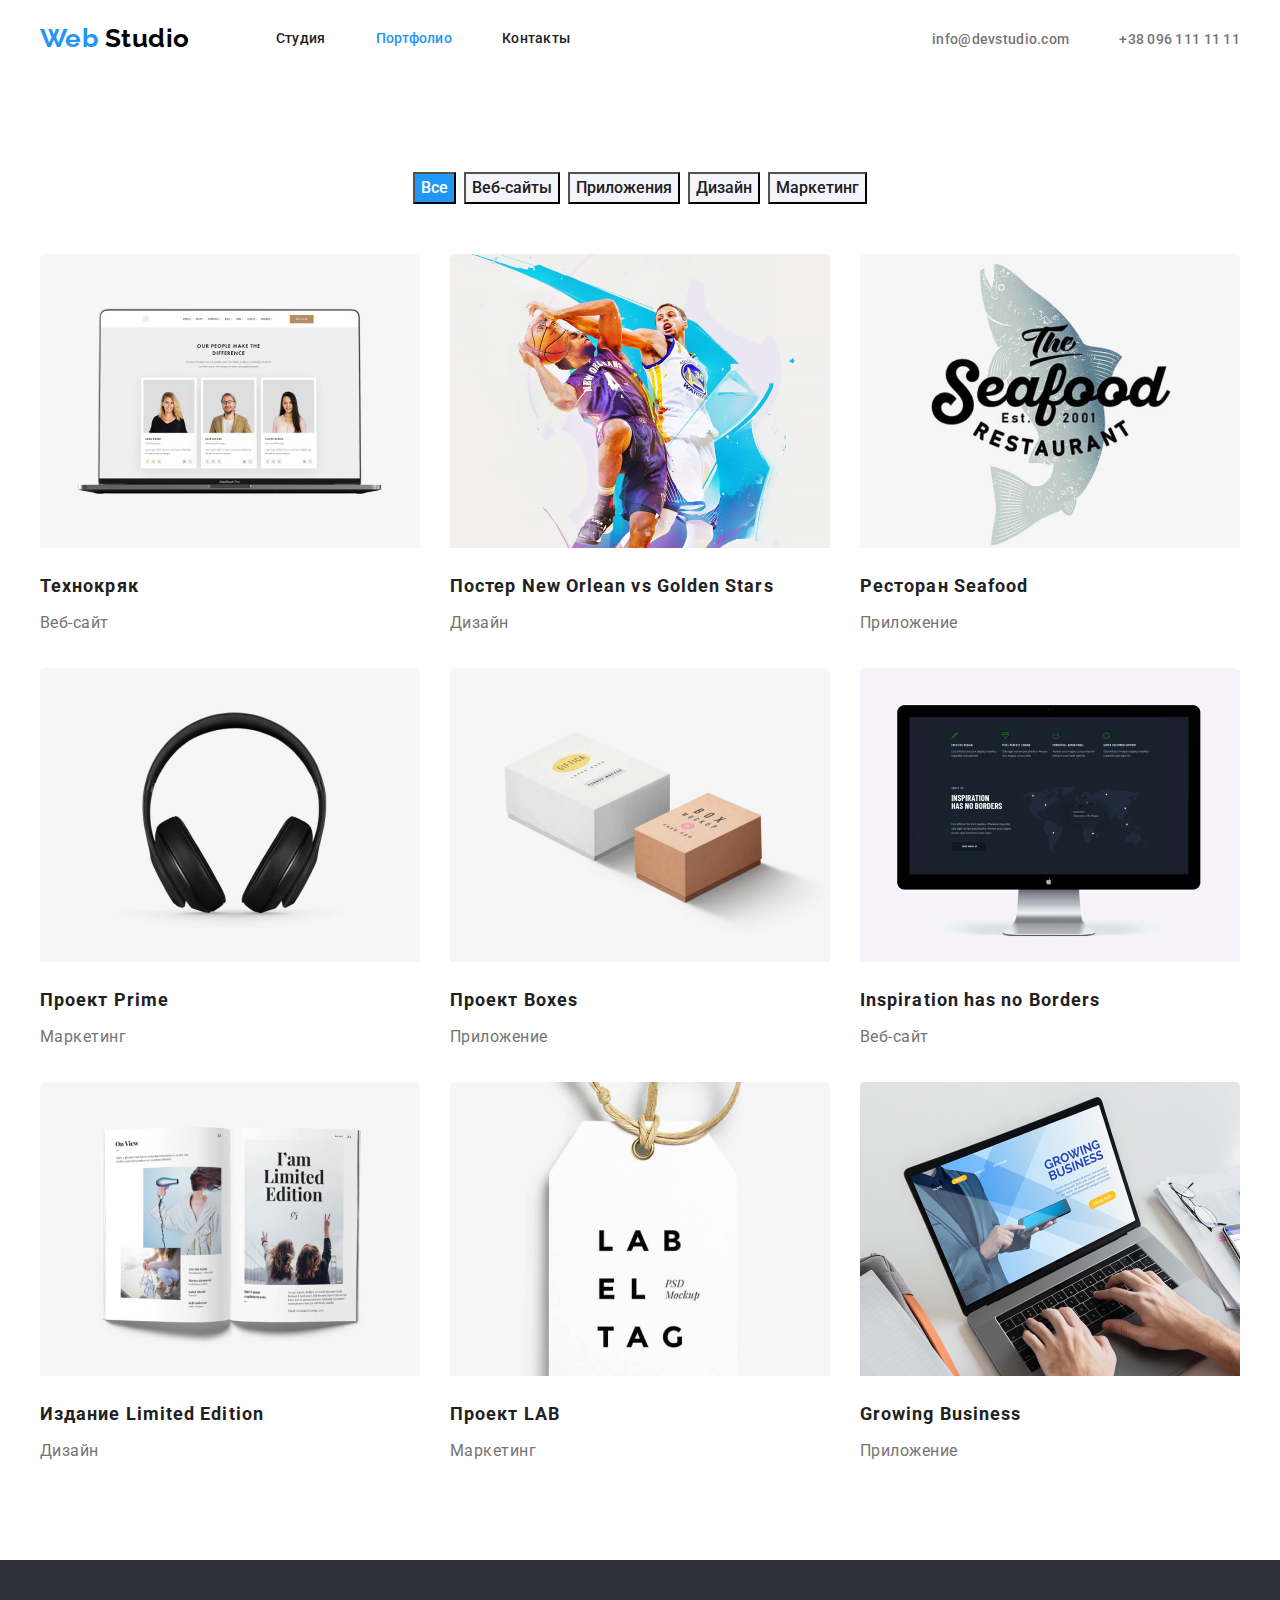
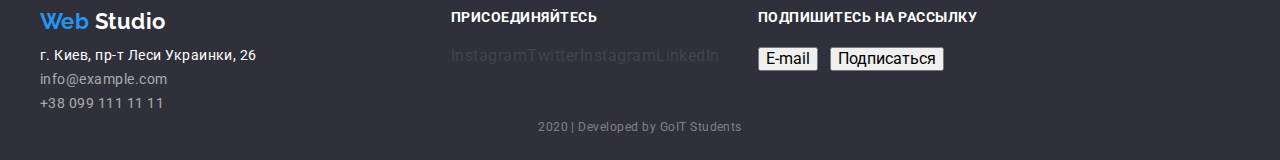
==== commit 5a08425f: "Правка футера и порфолио" ====
--- a/portfolio.html
+++ b/portfolio.html
@@ -17,18 +17,20 @@
   </head>
   <body>
     <header>
-      <div class="container">
-        <nav>
+      <div class="container main-nav">
+        <nav class="main-nav">
           <a href="#" class="logo"><span class="web-logo">Web</span> Studio</a>
           <ul class="site-nav">
-            <li><a href="./index.html" class="link">Студия</a></li>
-            <li><a href="./portfolio.html" class="link current">Портфолио</a></li>
-            <li><a href="#" class="link">Контакты</a></li>
+            <li class="item"><a href="./index.html" class="link">Студия</a></li>
+            <li class="item"><a href="./portfolio.html" class="link current">Портфолио</a></li>
+            <li class="item"><a href="#" class="link">Контакты</a></li>
           </ul>
         </nav>
         <ul class="auth-nav">
-          <li><a href="mailto:info@devstudio.com" class="link">info@devstudio.com</a></li>
-          <li><a href="tel:+38096111111" class="link">+38 096 111 11 11</a></li>
+          <li class="item">
+            <a href="mailto:info@devstudio.com" class="link">info@devstudio.com</a>
+          </li>
+          <li class="item"><a href="tel:+38096111111" class="link">+38 096 111 11 11</a></li>
         </ul>
       </div>
     </header>
@@ -36,15 +38,15 @@
       <!-- Заголовок наши работы-->
       <section class="section works">
         <div class="container">
-          <ul class="work-select">
-            <li><button type="button" class="buttonselect active">Все</button></li>
-            <li><button type="button" class="buttonselect">Веб-сайты</button></li>
-            <li><button type="button" class="buttonselect">Приложения</button></li>
-            <li><button type="button" class="buttonselect">Дизайн</button></li>
-            <li><button type="button" class="buttonselect">Маркетинг</button></li>
+          <ul class="works-select">
+            <li class="item"><button type="button" class="buttonselect active">Все</button></li>
+            <li class="item"><button type="button" class="buttonselect">Веб-сайты</button></li>
+            <li class="item"><button type="button" class="buttonselect">Приложения</button></li>
+            <li class="item"><button type="button" class="buttonselect">Дизайн</button></li>
+            <li class="item"><button type="button" class="buttonselect">Маркетинг</button></li>
           </ul>
-          <ul>
-            <li>
+          <ul class="works-card">
+            <li class="item">
               <a href="#">
                 <img
                   src="./images/work1.jpg"
@@ -62,7 +64,7 @@
                 <p class="works-type">Веб-сайт</p>
               </a>
             </li>
-            <li>
+            <li class="item">
               <a href="#">
                 <img
                   src="./images/work2.jpg"
@@ -80,7 +82,7 @@
                 <p class="works-type">Дизайн</p>
               </a>
             </li>
-            <li>
+            <li class="item">
               <a href="#">
                 <img
                   src="./images/work3.jpg"
@@ -98,7 +100,7 @@
                 <p class="works-type">Приложение</p>
               </a>
             </li>
-            <li>
+            <li class="item">
               <a href="#">
                 <img
                   src="./images/work4.jpg"
@@ -116,7 +118,7 @@
                 <p class="works-type">Маркетинг</p>
               </a>
             </li>
-            <li>
+            <li class="item">
               <a href="#">
                 <img
                   src="./images/work5.jpg"
@@ -134,7 +136,7 @@
                 <p class="works-type">Приложение</p>
               </a>
             </li>
-            <li>
+            <li class="item">
               <a href="#">
                 <img
                   src="./images/work6.jpg"
@@ -152,7 +154,7 @@
                 <p class="works-type">Веб-сайт</p>
               </a>
             </li>
-            <li>
+            <li class="item">
               <a href="#">
                 <img
                   src="./images/work7.jpg"
@@ -170,7 +172,7 @@
                 <p class="works-type">Дизайн</p>
               </a>
             </li>
-            <li>
+            <li class="item">
               <a href="#">
                 <img
                   src="./images/work8.jpg"
@@ -188,7 +190,7 @@
                 <p class="works-type">Маркетинг</p>
               </a>
             </li>
-            <li>
+            <li class="item">
               <a href="#">
                 <img
                   src="./images/work9.jpg"
@@ -212,31 +214,33 @@
     </main>
     <footer class="underside">
       <div class="container">
-        <div>
-          <p class="logo"><span class="web-logo">Web</span> Studio</p>
-          <address>
-            <span class="location">г. Киев, пр-т Леси Украинки, 26</span> <br />
-            <span class="mailtel">
-              <span class="tel">info@example.com</span> <br />
-              +38 099 111 11 11
-            </span>
-          </address>
-        </div>
-        <div>
-          <b class="title">ПРИСОЕДИНЯЙТЕСЬ</b>
-          <ul>
-            <li><a href="#" class="link" aria-label="Ссылка на Instagram">Instagram</a></li>
-            <li><a href="#" class="link" aria-label="Ссылка на Twitter">Twitter</a></li>
-            <li><a href="#" class="link" aria-label="Ссылка на Instagram">Instagram</a></li>
-            <li><a href="#" class="link" aria-label="Ссылка на LinkedIn">LinkedIn</a></li>
-          </ul>
-        </div>
-        <div>
-          <b class="title">ПОДПИСАТЬСЯ НА РАССЫЛКУ</b>
-          <ul>
-            <li><button type="button" class="sign">E-mail</button></li>
-            <li><button type="button" class="sign">Подписаться</button></li>
-          </ul>
+        <div class="underside-container">
+          <div class="logo-container">
+            <p class="logo"><span class="web-logo">Web</span> Studio</p>
+            <address>
+              <span class="location">г. Киев, пр-т Леси Украинки, 26</span> <br />
+              <span class="mailtel">
+                <span class="tel">info@example.com</span> <br />
+                +38 099 111 11 11
+              </span>
+            </address>
+          </div>
+          <div class="soc-container">
+            <b class="title">Присоединяйтесь</b>
+            <ul class="attach">
+              <li><a href="#" class="link" aria-label="Ссылка на Instagram">Instagram</a></li>
+              <li><a href="#" class="link" aria-label="Ссылка на Twitter">Twitter</a></li>
+              <li><a href="#" class="link" aria-label="Ссылка на Instagram">Instagram</a></li>
+              <li><a href="#" class="link" aria-label="Ссылка на LinkedIn">LinkedIn</a></li>
+            </ul>
+          </div>
+          <div class="send-container">
+            <b class="title">Подпишитесь на рассылку</b>
+            <ul class="send-button">
+              <li class="item"><button type="button" class="sign">E-mail</button></li>
+              <li class="item"><button type="button" class="sign">Подписаться</button></li>
+            </ul>
+          </div>
         </div>
         <p class="copyright">2020 | Developed by GoIT Students</p>
       </div>
--- a/css/common.css
+++ b/css/common.css
@@ -30,7 +30,7 @@
   padding-right: 15px;
 
   margin: 0 auto;
-  outline: 2px solid tomato;
+  /* outline: 2px solid tomato; */
 }
 
 /* Logo */
@@ -45,7 +45,32 @@
   color: var(--accent-color);
 }
 /* Navigation */
+.main-nav {
+  display: flex;
+  align-items: center;
+}
+.site-nav {
+  display: flex;
+  margin-left: 86px;
+}
+/* *******************
+.site-nav .item {
+  margin-right: 50px;
+}
+.site-nav .item:last-child {
+  margin-right: 0;
+} 
+ .site-nav .item + .item {
+  margin-left: 50px;
+} 
+************************ */
+.site-nav .item:not(:last-child) {
+  margin-right: 50px;
+}
 .site-nav .link {
+  display: block;
+  padding-top: 31px;
+  padding-bottom: 31px;
   color: var(--second-text-color);
   font-weight: 500;
   font-size: 14px;
@@ -61,6 +86,13 @@
 }
 
 /* Authentific*/
+.auth-nav {
+  display: flex;
+  margin-left: auto;
+}
+.auth-nav .item + .item {
+  margin-left: 50px;
+}
 .auth-nav .link {
   color: var(--primary-text-color);
   font-weight: 500;
@@ -87,6 +119,32 @@
   color: #ffffff;
 }
 /* Logo */
+.underside-container {
+  display: flex;
+}
+.logo-container {
+  min-width: 180px;
+}
+.soc-container {
+  width: 207px;
+  margin-left: auto;
+}
+.attach {
+  display: flex;
+  justify-content: space-between;
+}
+.send-container {
+  width: 482px;
+  margin-left: 100px;
+}
+.send-button {
+  display: flex;
+}
+.send-button .item {
+}
+.send-button .item + .item {
+  margin-left: 12px;
+}
 .underside .logo {
   margin-top: 0;
   margin-bottom: 10px;
--- a/css/portfol.css
+++ b/css/portfol.css
@@ -1,6 +1,11 @@
 /* Button filter */
-.work-select {
+.works-select {
+  display: flex;
+  justify-content: center;
   margin-bottom: 50px;
+}
+.works-select .item + .item {
+  margin-left: 8px;
 }
 .buttonselect {
   font-family: inherit;
@@ -18,6 +23,21 @@
   background-color: var(--accent-color);
 }
 /* Our works */
+.works-card {
+  display: flex;
+  flex-wrap: wrap;
+}
+.works-card .item {
+  width: 380px;
+  margin-right: 30px;
+  margin-bottom: 30px;
+}
+.works-card .item:nth-child(3n) {
+  margin-right: 0;
+}
+.works-card .item:nth-last-child(-n + 3) {
+  margin-bottom: 0;
+}
 .works-image {
   display: block;
   margin-top: 0;
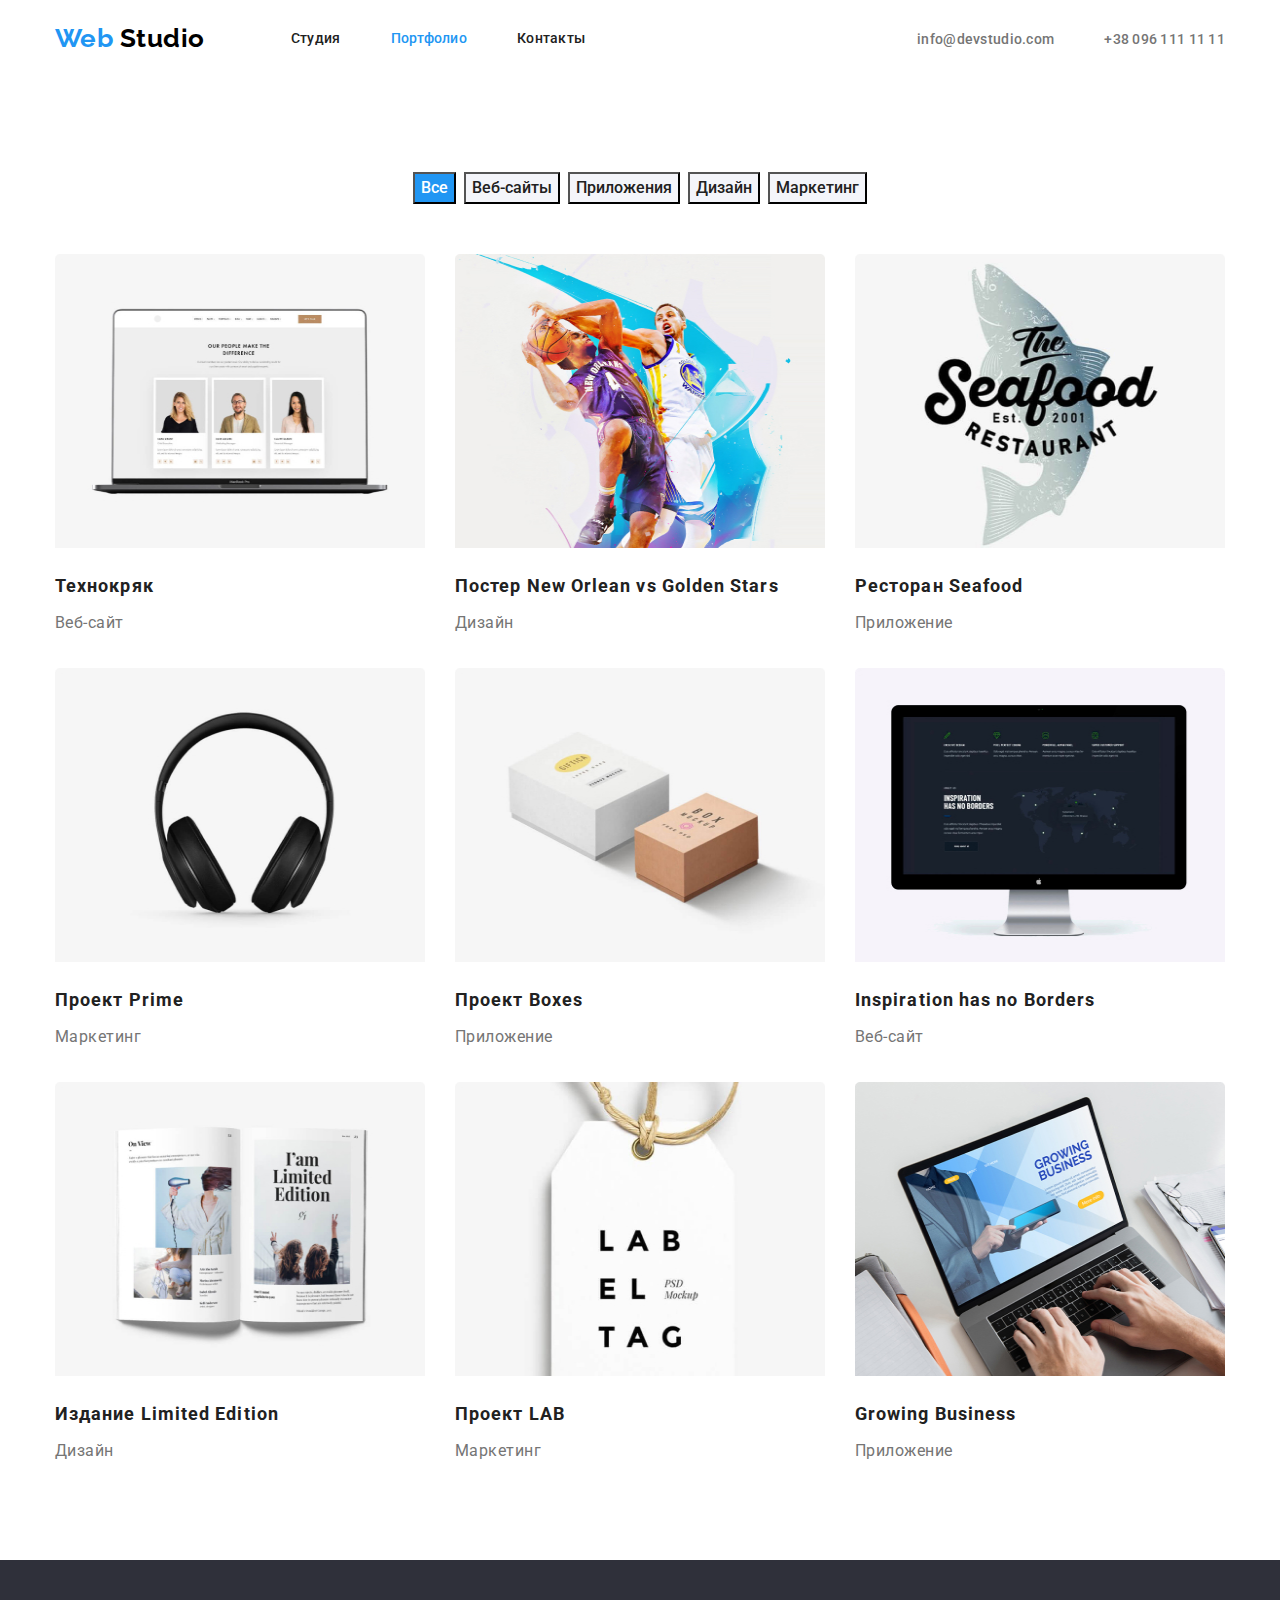
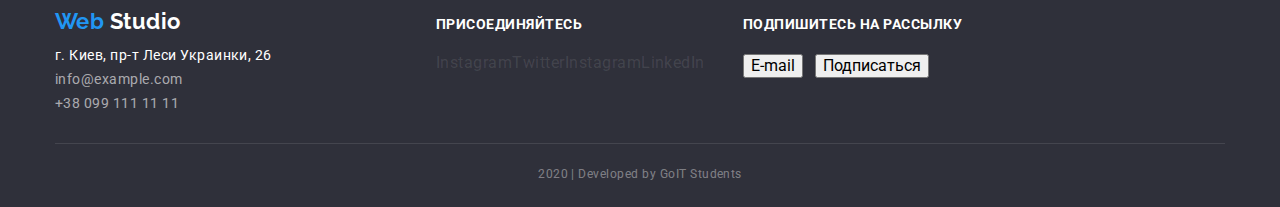
==== commit 2c997f9b: "Подправил сайт по макету" ====
--- a/portfolio.html
+++ b/portfolio.html
@@ -52,7 +52,7 @@
                   src="./images/work1.jpg"
                   class="works-image"
                   alt="работы"
-                  width="380"
+                  width="370"
                   height="294"
                 />
                 <h2 class="works-title">Технокряк</h2>
@@ -70,7 +70,7 @@
                   src="./images/work2.jpg"
                   class="works-image"
                   alt="работы"
-                  width="380"
+                  width="370"
                   height="294"
                 />
                 <h2 class="works-title">Постер New Orlean vs Golden Stars</h2>
@@ -88,7 +88,7 @@
                   src="./images/work3.jpg"
                   class="works-image"
                   alt="работы"
-                  width="380"
+                  width="370"
                   height="294"
                 />
                 <h2 class="works-title">Ресторан Seafood</h2>
@@ -106,7 +106,7 @@
                   src="./images/work4.jpg"
                   class="works-image"
                   alt="работы"
-                  width="380"
+                  width="370"
                   height="294"
                 />
                 <h2 class="works-title">Проект Prime</h2>
@@ -124,7 +124,7 @@
                   src="./images/work5.jpg"
                   class="works-image"
                   alt="работы"
-                  width="380"
+                  width="370"
                   height="294"
                 />
                 <h2 class="works-title">Проект Boxes</h2>
@@ -142,7 +142,7 @@
                   src="./images/work6.jpg"
                   class="works-image"
                   alt="работы"
-                  width="380"
+                  width="370"
                   height="294"
                 />
                 <h2 class="works-title">Inspiration has no Borders</h2>
@@ -160,7 +160,7 @@
                   src="./images/work7.jpg"
                   class="works-image"
                   alt="работы"
-                  width="380"
+                  width="370"
                   height="294"
                 />
                 <h2 class="works-title">Издание Limited Edition</h2>
@@ -178,7 +178,7 @@
                   src="./images/work8.jpg"
                   class="works-image"
                   alt="работы"
-                  width="380"
+                  width="370"
                   height="294"
                 />
                 <h2 class="works-title">Проект LAB</h2>
@@ -196,7 +196,7 @@
                   src="./images/work9.jpg"
                   class="works-image"
                   alt="работы"
-                  width="380"
+                  width="370"
                   height="294"
                 />
                 <h2 class="works-title">Growing Business</h2>
--- a/css/common.css
+++ b/css/common.css
@@ -7,6 +7,18 @@
   --second-text-color: #212121;
   --accent-color: #2196f3;
 }
+.visuallyhidden {
+  position: absolute;
+
+  width: 1px;
+  height: 1px;
+  margin: -1px;
+  border: 0;
+  padding: 0;
+
+  clip: rect(0 0 0 0);
+  overflow: hidden;
+}
 
 body {
   background-color: #ffffff;
@@ -25,7 +37,7 @@
 }
 /* Container */
 .container {
-  width: 1230px;
+  width: 1200px;
   padding-left: 15px;
   padding-right: 15px;
 
@@ -121,6 +133,10 @@
 /* Logo */
 .underside-container {
   display: flex;
+  align-items: baseline;
+  padding-bottom: 28px;
+  margin-bottom: 18px;
+  border-bottom: 1px solid rgba(255, 255, 255, 0.1);
 }
 .logo-container {
   min-width: 180px;
--- a/css/portfol.css
+++ b/css/portfol.css
@@ -28,7 +28,7 @@
   flex-wrap: wrap;
 }
 .works-card .item {
-  width: 380px;
+  width: 370px;
   margin-right: 30px;
   margin-bottom: 30px;
 }
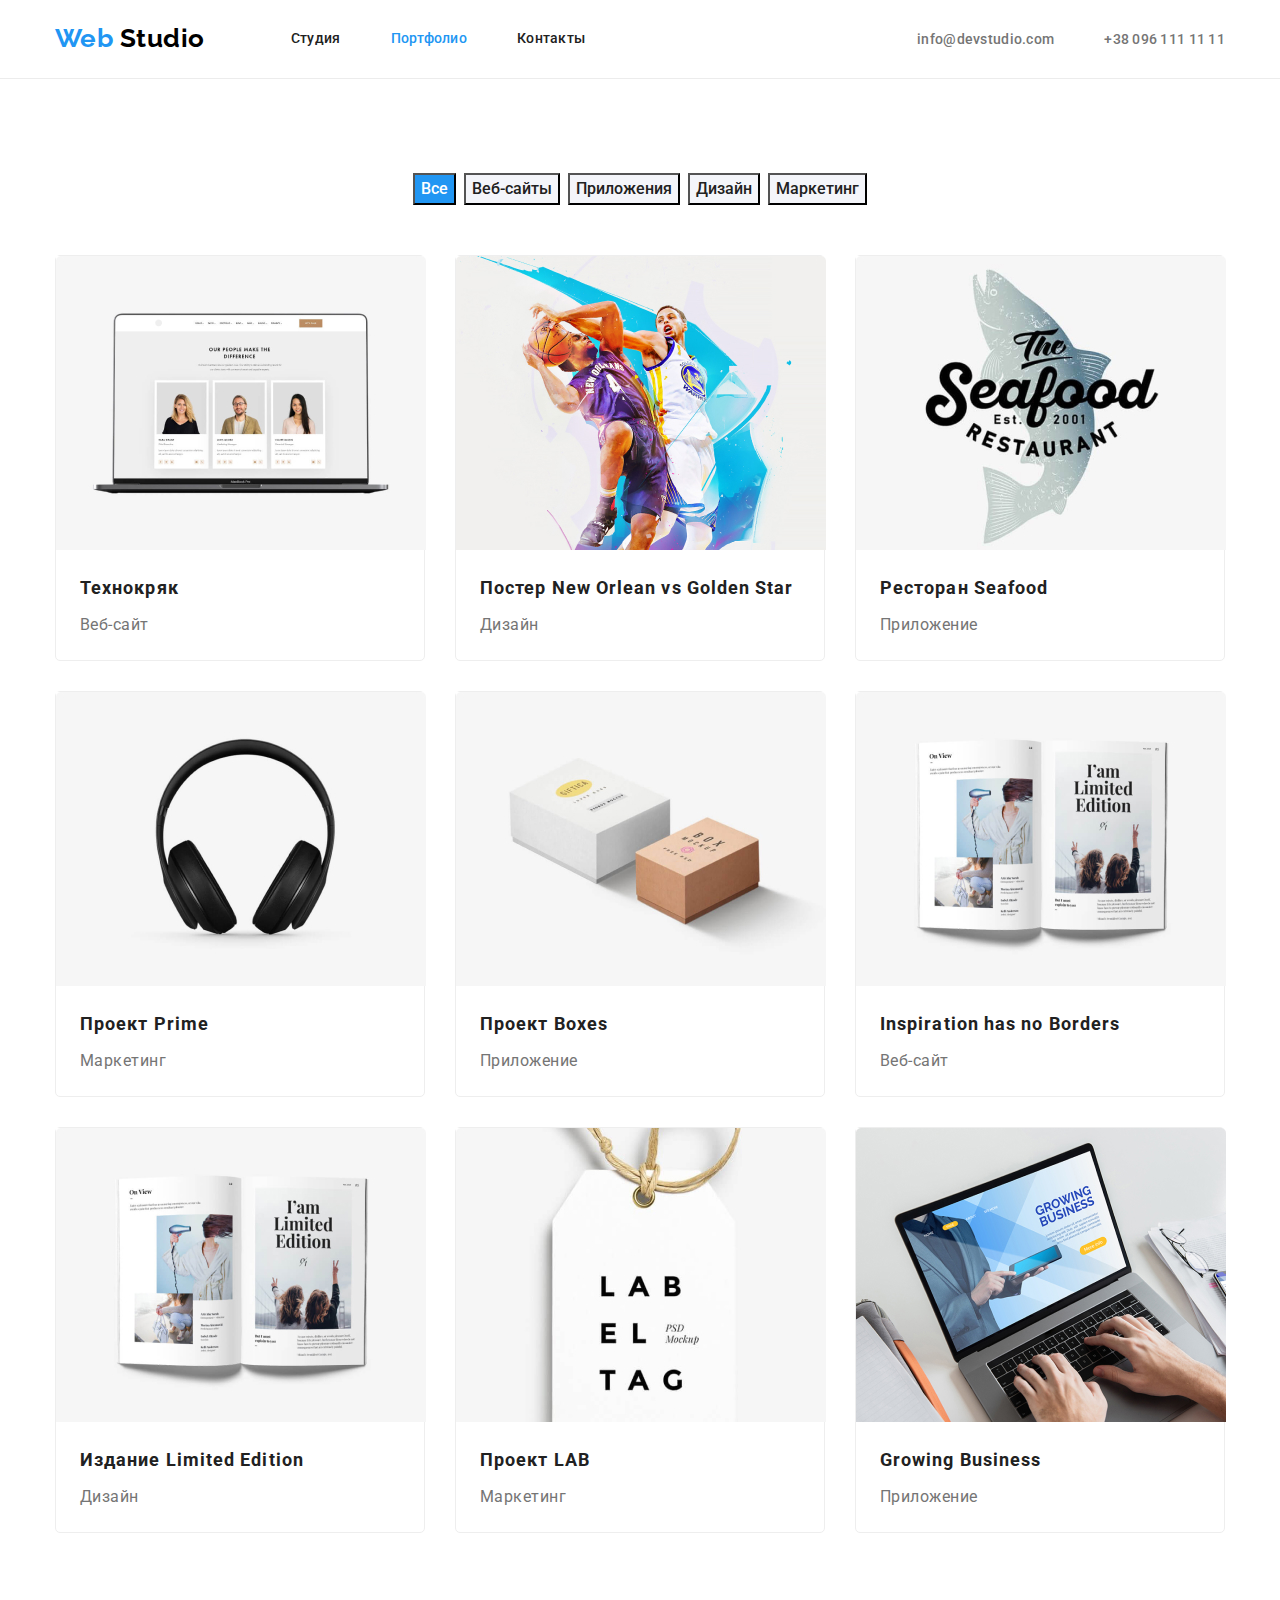
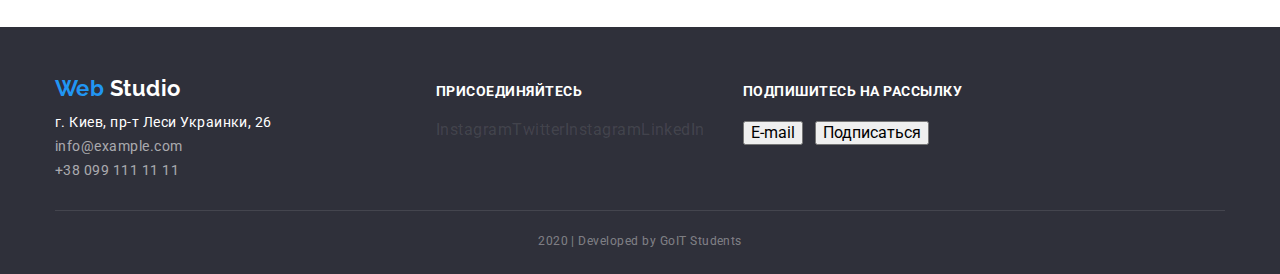
==== commit b5534c8a: "Подправил по макету" ====
--- a/portfolio.html
+++ b/portfolio.html
@@ -16,7 +16,7 @@
     <link rel="stylesheet" href="./css/portfol.css" />
   </head>
   <body>
-    <header>
+    <header class="header">
       <div class="container main-nav">
         <nav class="main-nav">
           <a href="#" class="logo"><span class="web-logo">Web</span> Studio</a>
@@ -55,13 +55,15 @@
                   width="370"
                   height="294"
                 />
-                <h2 class="works-title">Технокряк</h2>
-                <p class="works-declar">
-                  Технокряк это современная площадка распространения коронавируса. Компании
-                  используют эту платформу для цифрового шпионажа и атак на защищённые сервера
-                  конкурентов.
-                </p>
-                <p class="works-type">Веб-сайт</p>
+                <div class="work-suite">
+                  <h2 class="works-title">Технокряк</h2>
+                  <p class="works-declar">
+                    Технокряк это современная площадка распространения коронавируса. Компании
+                    используют эту платформу для цифрового шпионажа и атак на защищённые сервера
+                    конкурентов.
+                  </p>
+                  <p class="works-type">Веб-сайт</p>
+                </div>
               </a>
             </li>
             <li class="item">
@@ -73,13 +75,15 @@
                   width="370"
                   height="294"
                 />
-                <h2 class="works-title">Постер New Orlean vs Golden Stars</h2>
-                <p class="works-declar">
-                  Технокряк это современная площадка распространения коронавируса. Компании
-                  используют эту платформу для цифрового шпионажа и атак на защищённые сервера
-                  конкурентов.
-                </p>
-                <p class="works-type">Дизайн</p>
+                <div class="work-suite">
+                  <h2 class="works-title">Постер New Orlean vs Golden Star</h2>
+                  <p class="works-declar">
+                    Технокряк это современная площадка распространения коронавируса. Компании
+                    используют эту платформу для цифрового шпионажа и атак на защищённые сервера
+                    конкурентов.
+                  </p>
+                  <p class="works-type">Дизайн</p>
+                </div>
               </a>
             </li>
             <li class="item">
@@ -91,13 +95,15 @@
                   width="370"
                   height="294"
                 />
-                <h2 class="works-title">Ресторан Seafood</h2>
-                <p class="works-declar">
-                  Технокряк это современная площадка распространения коронавируса. Компании
-                  используют эту платформу для цифрового шпионажа и атак на защищённые сервера
-                  конкурентов.
-                </p>
-                <p class="works-type">Приложение</p>
+                <div class="work-suite">
+                  <h2 class="works-title">Ресторан Seafood</h2>
+                  <p class="works-declar">
+                    Технокряк это современная площадка распространения коронавируса. Компании
+                    используют эту платформу для цифрового шпионажа и атак на защищённые сервера
+                    конкурентов.
+                  </p>
+                  <p class="works-type">Приложение</p>
+                </div>
               </a>
             </li>
             <li class="item">
@@ -109,13 +115,15 @@
                   width="370"
                   height="294"
                 />
-                <h2 class="works-title">Проект Prime</h2>
-                <p class="works-declar">
-                  Технокряк это современная площадка распространения коронавируса. Компании
-                  используют эту платформу для цифрового шпионажа и атак на защищённые сервера
-                  конкурентов.
-                </p>
-                <p class="works-type">Маркетинг</p>
+                <div class="work-suite">
+                  <h2 class="works-title">Проект Prime</h2>
+                  <p class="works-declar">
+                    Технокряк это современная площадка распространения коронавируса. Компании
+                    используют эту платформу для цифрового шпионажа и атак на защищённые сервера
+                    конкурентов.
+                  </p>
+                  <p class="works-type">Маркетинг</p>
+                </div>
               </a>
             </li>
             <li class="item">
@@ -127,13 +135,15 @@
                   width="370"
                   height="294"
                 />
-                <h2 class="works-title">Проект Boxes</h2>
-                <p class="works-declar">
-                  Технокряк это современная площадка распространения коронавируса. Компании
-                  используют эту платформу для цифрового шпионажа и атак на защищённые сервера
-                  конкурентов.
-                </p>
-                <p class="works-type">Приложение</p>
+                <div class="work-suite">
+                  <h2 class="works-title">Проект Boxes</h2>
+                  <p class="works-declar">
+                    Технокряк это современная площадка распространения коронавируса. Компании
+                    используют эту платформу для цифрового шпионажа и атак на защищённые сервера
+                    конкурентов.
+                  </p>
+                  <p class="works-type">Приложение</p>
+                </div>
               </a>
             </li>
             <li class="item">
@@ -145,13 +155,15 @@
                   width="370"
                   height="294"
                 />
-                <h2 class="works-title">Inspiration has no Borders</h2>
-                <p class="works-declar">
-                  Технокряк это современная площадка распространения коронавируса. Компании
-                  используют эту платформу для цифрового шпионажа и атак на защищённые сервера
-                  конкурентов.
-                </p>
-                <p class="works-type">Веб-сайт</p>
+                <div class="work-suite">
+                  <h2 class="works-title">Inspiration has no Borders</h2>
+                  <p class="works-declar">
+                    Технокряк это современная площадка распространения коронавируса. Компании
+                    используют эту платформу для цифрового шпионажа и атак на защищённые сервера
+                    конкурентов.
+                  </p>
+                  <p class="works-type">Веб-сайт</p>
+                </div>
               </a>
             </li>
             <li class="item">
@@ -163,13 +175,15 @@
                   width="370"
                   height="294"
                 />
-                <h2 class="works-title">Издание Limited Edition</h2>
-                <p class="works-declar">
-                  Технокряк это современная площадка распространения коронавируса. Компании
-                  используют эту платформу для цифрового шпионажа и атак на защищённые сервера
-                  конкурентов.
-                </p>
-                <p class="works-type">Дизайн</p>
+                <div class="work-suite">
+                  <h2 class="works-title">Издание Limited Edition</h2>
+                  <p class="works-declar">
+                    Технокряк это современная площадка распространения коронавируса. Компании
+                    используют эту платформу для цифрового шпионажа и атак на защищённые сервера
+                    конкурентов.
+                  </p>
+                  <p class="works-type">Дизайн</p>
+                </div>
               </a>
             </li>
             <li class="item">
@@ -181,13 +195,15 @@
                   width="370"
                   height="294"
                 />
-                <h2 class="works-title">Проект LAB</h2>
-                <p class="works-declar">
-                  Технокряк это современная площадка распространения коронавируса. Компании
-                  используют эту платформу для цифрового шпионажа и атак на защищённые сервера
-                  конкурентов.
-                </p>
-                <p class="works-type">Маркетинг</p>
+                <div class="work-suite">
+                  <h2 class="works-title">Проект LAB</h2>
+                  <p class="works-declar">
+                    Технокряк это современная площадка распространения коронавируса. Компании
+                    используют эту платформу для цифрового шпионажа и атак на защищённые сервера
+                    конкурентов.
+                  </p>
+                  <p class="works-type">Маркетинг</p>
+                </div>
               </a>
             </li>
             <li class="item">
@@ -199,13 +215,15 @@
                   width="370"
                   height="294"
                 />
-                <h2 class="works-title">Growing Business</h2>
-                <p class="works-declar">
-                  Технокряк это современная площадка распространения коронавируса. Компании
-                  используют эту платформу для цифрового шпионажа и атак на защищённые сервера
-                  конкурентов.
-                </p>
-                <p class="works-type">Приложение</p>
+                <div class="work-suite">
+                  <h2 class="works-title">Growing Business</h2>
+                  <p class="works-declar">
+                    Технокряк это современная площадка распространения коронавируса. Компании
+                    используют эту платформу для цифрового шпионажа и атак на защищённые сервера
+                    конкурентов.
+                  </p>
+                  <p class="works-type">Приложение</p>
+                </div>
               </a>
             </li>
           </ul>
--- a/css/common.css
+++ b/css/common.css
@@ -44,7 +44,10 @@
   margin: 0 auto;
   /* outline: 2px solid tomato; */
 }
-
+/* Header */
+.header {
+  border-bottom: 1px solid #ececec;
+}
 /* Logo */
 .logo {
   color: #000000;
--- a/css/portfol.css
+++ b/css/portfol.css
@@ -31,6 +31,8 @@
   width: 370px;
   margin-right: 30px;
   margin-bottom: 30px;
+  border: 1px solid #eeeeee;
+  border-radius: 5px;
 }
 .works-card .item:nth-child(3n) {
   margin-right: 0;
@@ -41,7 +43,10 @@
 .works-image {
   display: block;
   margin-top: 0;
-  margin-bottom: 20px;
+  margin-bottom: 0;
+}
+.work-suite {
+  padding: 20px 24px;
 }
 .works-title {
   margin-top: 0;
